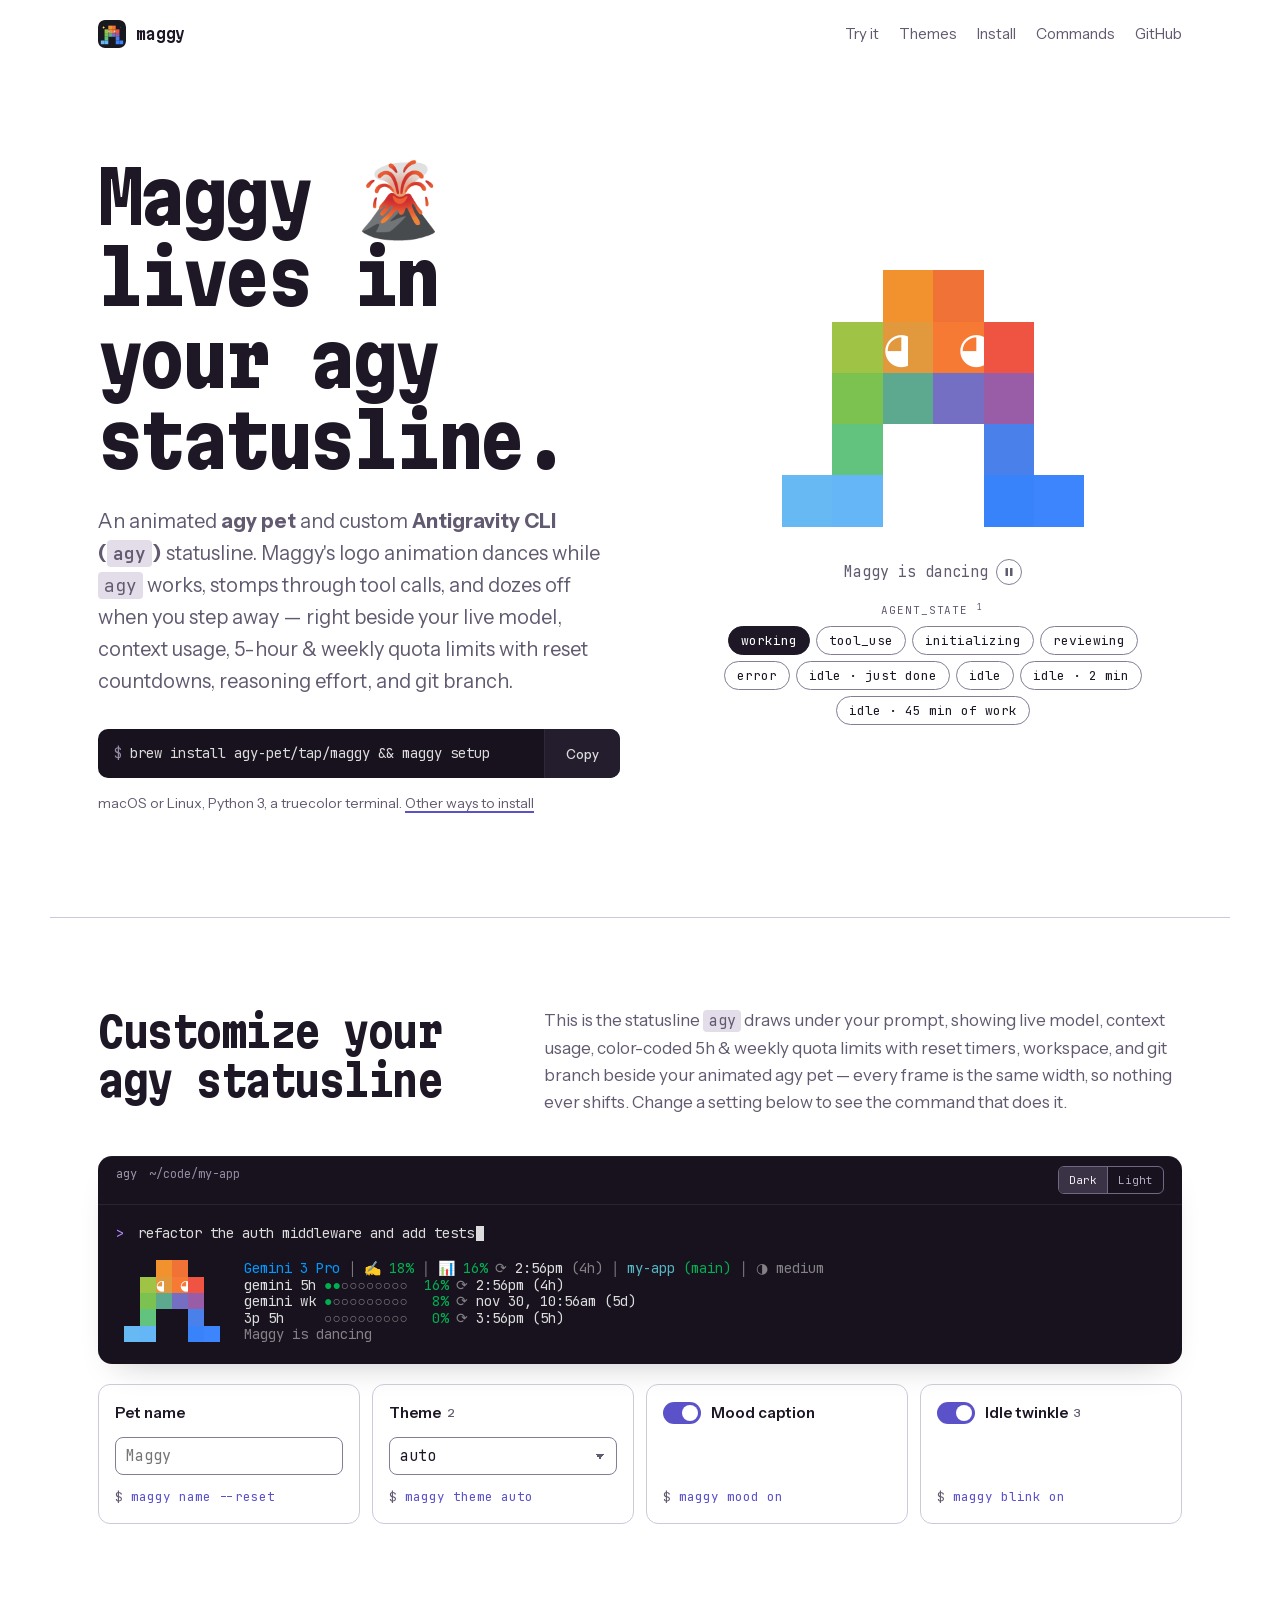
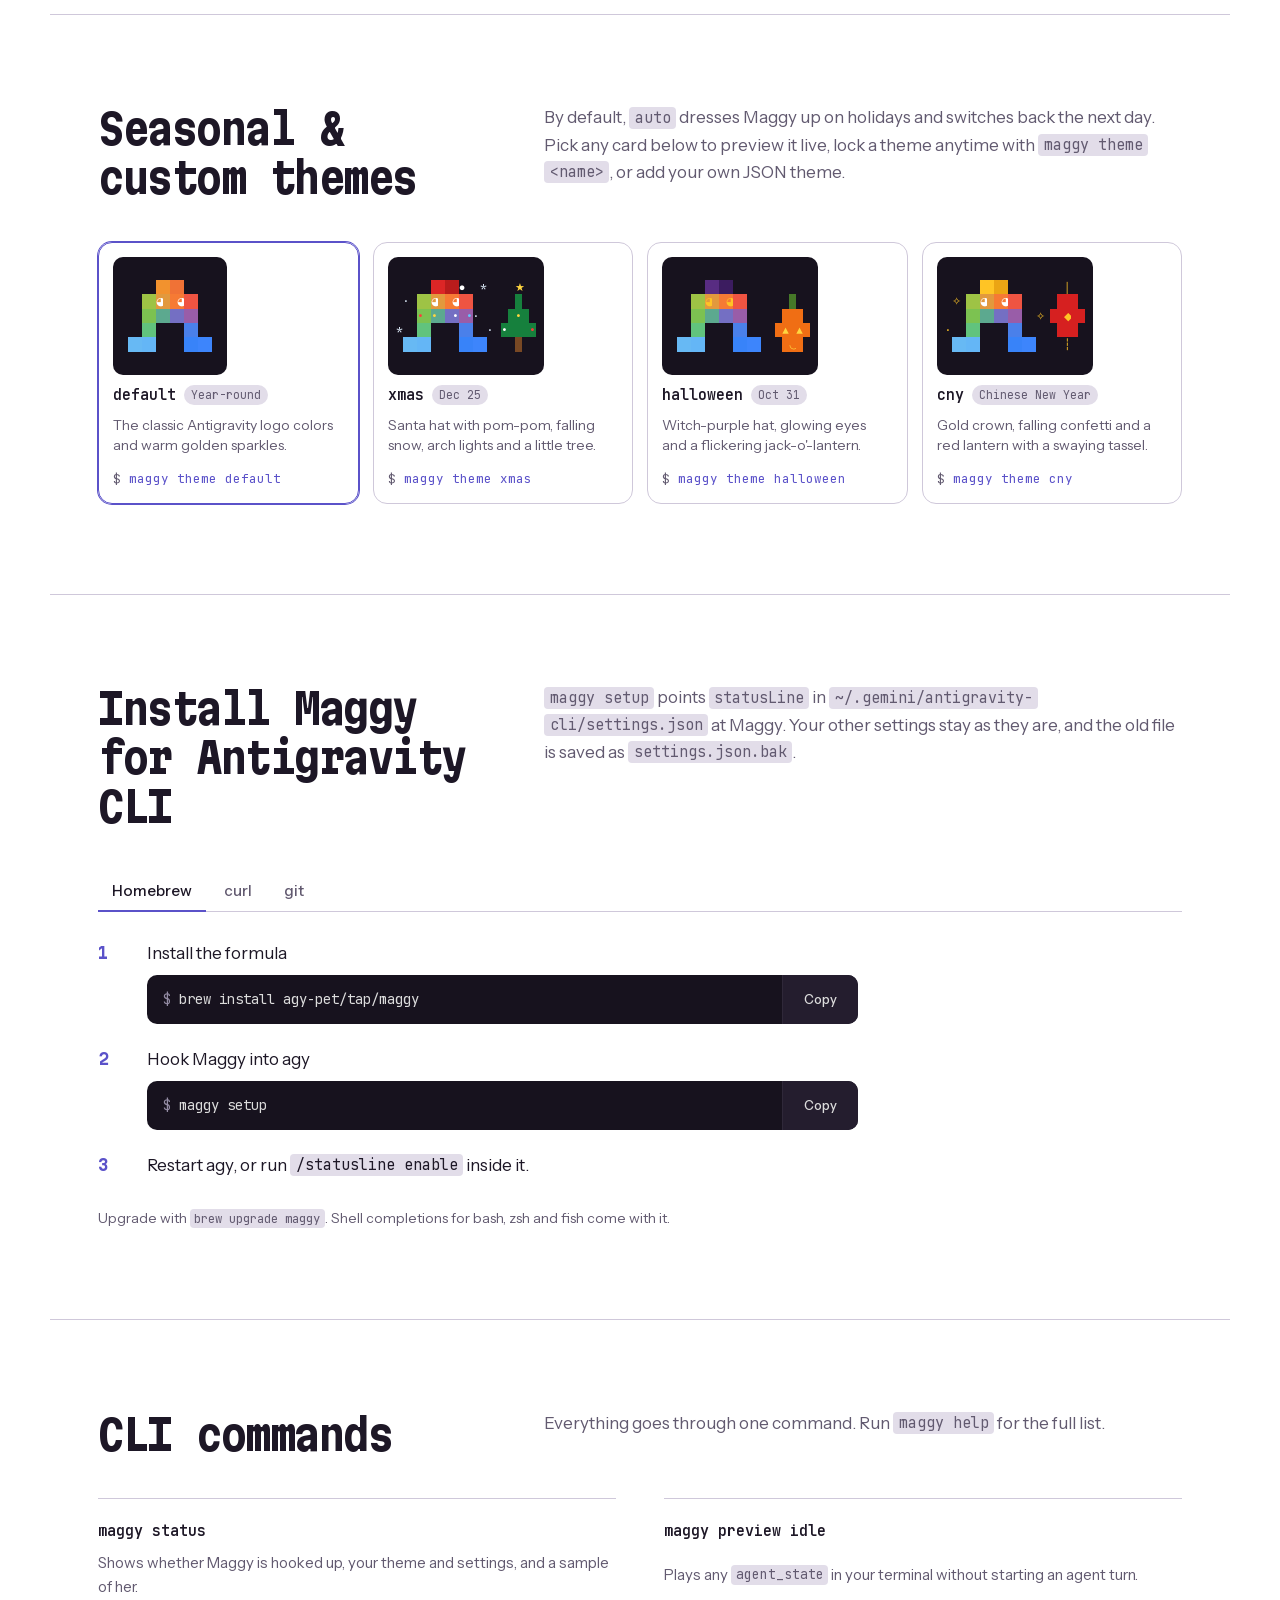
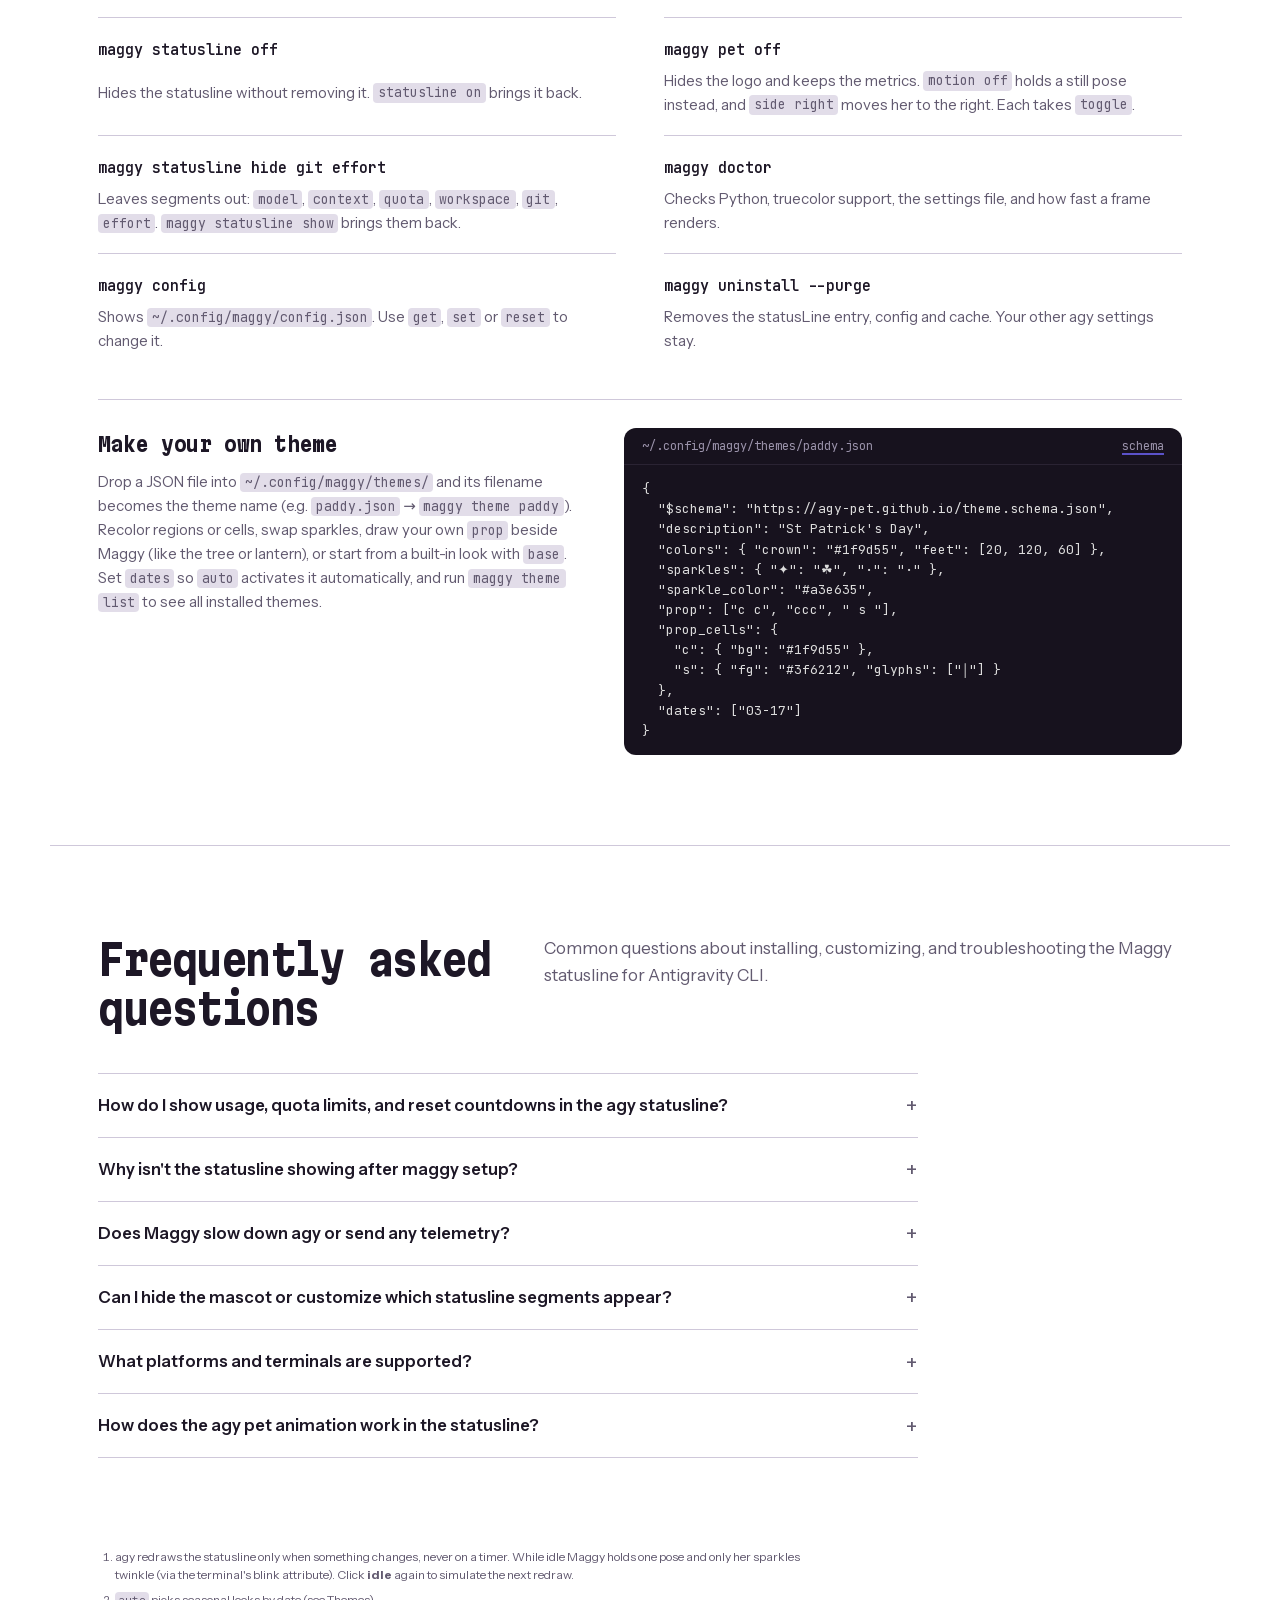
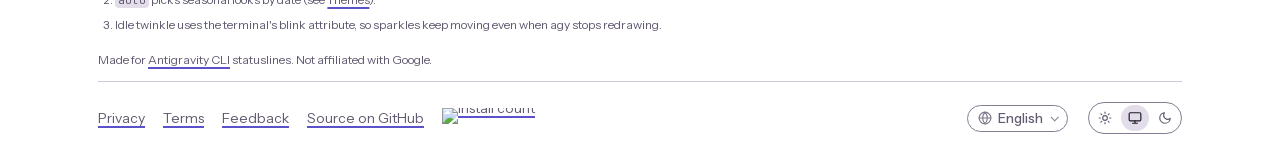
==== docs/index.html @ 12e1b135 "chore(release): v0.8.5" ====
<!doctype html>
<html lang="en">
<head>
  <meta charset="utf-8">
  <meta name="viewport" content="width=device-width, initial-scale=1">
  <title>Maggy — agy Pet, Animation &amp; Statusline (Usage, Limits &amp; Reset)</title>
  <meta name="description" content="Animated agy pet &amp; custom Antigravity CLI statusline showing context usage, 5h &amp; weekly quota limits, reset countdowns, live model, effort, and git branch.">
  <meta name="robots" content="index, follow">
  <meta name="color-scheme" content="light dark">
  <meta name="theme-color" content="#ffffff" media="(prefers-color-scheme: light)">
  <meta name="theme-color" content="#141019" media="(prefers-color-scheme: dark)">
  <link rel="canonical" href="https://agy-pet.github.io/">
  <link rel="alternate" hreflang="x-default" href="https://agy-pet.github.io/">
  <link rel="alternate" hreflang="en" href="https://agy-pet.github.io/">
  <link rel="alternate" hreflang="zh-CN" href="https://agy-pet.github.io/zh-cn/">
  <link rel="alternate" hreflang="zh-TW" href="https://agy-pet.github.io/zh-tw/">
  <link rel="alternate" hreflang="ja" href="https://agy-pet.github.io/ja/">
  <link rel="alternate" hreflang="ko" href="https://agy-pet.github.io/ko/">
  <link rel="alternate" hreflang="es" href="https://agy-pet.github.io/es/">
  <link rel="alternate" hreflang="fr" href="https://agy-pet.github.io/fr/">
  <link rel="alternate" hreflang="de" href="https://agy-pet.github.io/de/">
  <link rel="alternate" hreflang="pt" href="https://agy-pet.github.io/pt/">
  <link rel="alternate" type="text/markdown" title="Maggy docs (Markdown)" href="https://agy-pet.github.io/index.md">
  <link rel="alternate" type="text/plain" title="llms.txt" href="https://agy-pet.github.io/llms.txt">
  <meta property="og:type" content="website">
  <meta property="og:site_name" content="Maggy">
  <meta property="og:locale" content="en_US">
  <meta property="og:locale:alternate" content="zh_CN">
  <meta property="og:locale:alternate" content="zh_TW">
  <meta property="og:locale:alternate" content="ja_JP">
  <meta property="og:locale:alternate" content="ko_KR">
  <meta property="og:locale:alternate" content="es_ES">
  <meta property="og:locale:alternate" content="fr_FR">
  <meta property="og:locale:alternate" content="de_DE">
  <meta property="og:locale:alternate" content="pt_BR">
  <meta property="og:url" content="https://agy-pet.github.io/">
  <meta property="og:title" content="Maggy — agy Pet, Animation &amp; Statusline (Usage, Limits &amp; Reset)">
  <meta property="og:description" content="Animated agy pet &amp; custom Antigravity CLI statusline — dancing logo animation beside context usage, 5h &amp; weekly quota limits, reset countdowns, and git branch.">
  <meta property="og:image" content="https://agy-pet.github.io/social-preview.png">
  <meta property="og:image:type" content="image/png">
  <meta property="og:image:width" content="1280">
  <meta property="og:image:height" content="640">
  <meta property="og:image:alt" content="Maggy, an animated agy pet and Antigravity CLI statusline showing usage, quota limits, and reset countdowns">
  <meta name="twitter:card" content="summary_large_image">
  <meta name="twitter:title" content="Maggy — agy Pet, Animation &amp; Statusline (Usage, Limits &amp; Reset)">
  <meta name="twitter:description" content="Animated agy pet &amp; custom Antigravity CLI statusline showing context usage, 5h &amp; weekly quota limits, reset countdowns, live model, effort, and git branch.">
  <meta name="twitter:image" content="https://agy-pet.github.io/social-preview.png">
  <meta name="twitter:image:alt" content="Maggy, an animated agy pet and Antigravity CLI statusline showing usage, quota limits, and reset countdowns">
  <link rel="icon" href="favicon.ico" sizes="48x48">
  <link rel="icon" type="image/svg+xml" href="favicon.svg">
  <link rel="apple-touch-icon" sizes="512x512" href="apple-touch-icon.png">
  <script type="application/ld+json">
  {
    "@context": "https://schema.org",
    "@graph": [
      {
        "@type": "WebSite",
        "name": "Maggy",
        "url": "https://agy-pet.github.io/",
        "inLanguage": "en"
      },
      {
        "@type": "SoftwareApplication",
        "name": "Maggy",
        "alternateName": [
          "maggy",
          "agy-pet",
          "agy statusline"
        ],
        "description": "Animated agy pet and custom statusline for Antigravity CLI (agy), pairing a dancing Antigravity logo animation with live model, context window usage %, 5-hour and weekly quota limits, reset countdowns, workspace, git branch, and reasoning effort.",
        "url": "https://agy-pet.github.io/",
        "inLanguage": "en",
        "image": "https://agy-pet.github.io/social-preview.png",
        "screenshot": "https://agy-pet.github.io/social-preview.png",
        "applicationCategory": "DeveloperApplication",
        "operatingSystem": "macOS, Linux",
        "softwareVersion": "0.8.5",
        "author": {
          "@type": "Organization",
          "name": "agy-pet",
          "url": "https://github.com/agy-pet"
        },
        "codeRepository": "https://github.com/agy-pet/maggy",
        "downloadUrl": "https://github.com/agy-pet/maggy/releases",
        "installUrl": "https://agy-pet.github.io/#install",
        "softwareHelp": "https://agy-pet.github.io/llms-full.txt",
        "softwareRequirements": "Antigravity CLI (agy), Python 3, truecolor terminal",
        "isAccessibleForFree": true,
        "license": "https://opensource.org/licenses/MIT",
        "keywords": "Antigravity CLI, agy, agy statusline, agy pet, agy animation, terminal pet, CLI mascot, quota usage, rate limit, quota limit, reset countdown, reset timer, context window, Homebrew",
        "featureList": [
          "Live agy statusline showing context window usage %, 5-hour and weekly quota limits, and reset countdowns",
          "State-aware agy pet animations for working, tool_use, initializing, reviewing, idle, sleep, stretch, and error",
          "Color-coded quota usage bars with cached reset timers across statusline refreshes",
          "Seasonal auto themes (Christmas, Halloween, Chinese New Year) and custom JSON themes",
          "Zero telemetry, Python 3 standard library only, macOS and Linux support"
        ],
        "offers": {
          "@type": "Offer",
          "price": "0",
          "priceCurrency": "USD"
        }
      },
      {
        "@type": "FAQPage",
        "inLanguage": "en",
        "mainEntity": [
          {
            "@type": "Question",
            "name": "How do I show usage, quota limits, and reset countdowns in the agy statusline?",
            "acceptedAnswer": {
              "@type": "Answer",
              "text": "Install Maggy with brew install agy-pet/tap/maggy && maggy setup and restart agy or run /statusline enable. Maggy hooks into statusLine in ~/.gemini/antigravity-cli/settings.json and displays your live model, context window usage %, color-coded 5-hour and weekly quota limit bars with reset times and countdowns (cached across refreshes), workspace, git branch, and reasoning effort."
            }
          },
          {
            "@type": "Question",
            "name": "Why isn't the statusline showing after maggy setup?",
            "acceptedAnswer": {
              "@type": "Answer",
              "text": "Restart agy or run /statusline enable inside an active session. If it still doesn't appear, run maggy doctor to verify Python 3, truecolor terminal support, and the statusLine entry in ~/.gemini/antigravity-cli/settings.json."
            }
          },
          {
            "@type": "Question",
            "name": "Does Maggy slow down agy or send any telemetry?",
            "acceptedAnswer": {
              "@type": "Answer",
              "text": "No. The maggy CLI runs 100% locally using only the Python 3 standard library and sends zero telemetry. agy only invokes it when state changes (never on a background timer), and you can check render speed anytime with maggy doctor."
            }
          },
          {
            "@type": "Question",
            "name": "Can I hide the mascot or customize which statusline segments appear?",
            "acceptedAnswer": {
              "@type": "Answer",
              "text": "Yes. Run maggy pet off to keep only the metrics, maggy motion off for a still pose, or maggy side right to move Maggy to the right. Hide individual segments with maggy statusline hide (model, context, quota, workspace, git, effort) and restore them with maggy statusline show."
            }
          },
          {
            "@type": "Question",
            "name": "What platforms and terminals are supported?",
            "acceptedAnswer": {
              "@type": "Answer",
              "text": "Maggy works on macOS and Linux (including WSL) in any truecolor (24-bit) terminal such as Ghostty, Kitty, iTerm2, WezTerm, Alacritty, Warp, or VS Code's integrated terminal, and requires Python 3."
            }
          },
          {
            "@type": "Question",
            "name": "How does the agy pet animation work in the statusline?",
            "acceptedAnswer": {
              "@type": "Answer",
              "text": "Maggy renders the Antigravity logo with expressive eyes directly in your terminal and steps through state-aware animations driven by agent_state — dancing while working, stomping during tool_use, leaning while reviewing, twinkling while idle, and dozing after 2 minutes. Preview any animation anytime with maggy preview working, or freeze it with maggy motion off."
            }
          }
        ]
      }
    ]
  }
  </script>
  <link rel="preload" href="fonts/instrument-sans-latin.woff2" as="font" type="font/woff2" crossorigin>
  <link rel="preload" href="fonts/martian-mono-latin.woff2" as="font" type="font/woff2" crossorigin>
  <link rel="stylesheet" href="fonts/fonts.css">
  <link rel="stylesheet" href="style.css">
  <script>!function(){try{var v=localStorage.getItem('maggy.appearance');if(v==='light'||v==='dark')document.documentElement.dataset.theme=v}catch(e){}}();</script>
  <script>
    window.dataLayer = window.dataLayer || [];
    function gtag(){dataLayer.push(arguments);}
    (function(){
      var EEA_UK_CH = [
        'AT','BE','BG','CH','CY','CZ','DE','DK','EE','ES','FI','FR',
        'GB','GR','HR','HU','IE','IS','IT','LI','LT','LU','LV','MT',
        'NL','NO','PL','PT','RO','SE','SI','SK'
      ];
      var gpc = Boolean(navigator.globalPrivacyControl);
      gtag('consent', 'default', {
        analytics_storage: 'denied',
        ad_storage: 'denied',
        ad_user_data: 'denied',
        ad_personalization: 'denied',
        region: EEA_UK_CH,
        wait_for_update: 500
      });
      gtag('consent', 'default', {
        analytics_storage: gpc ? 'denied' : 'granted',
        ad_storage: 'denied',
        ad_user_data: 'denied',
        ad_personalization: 'denied'
      });
      try {
        var saved = localStorage.getItem('maggy.consent');
        if (saved === 'granted' || saved === 'denied') {
          gtag('consent', 'update', { analytics_storage: saved });
        }
      } catch (e) {}
    })();
    gtag('js', new Date());
  </script>
  <script async src="https://www.googletagmanager.com/gtm.js?id=GTM-N3ZC3P7X"></script>
</head>
<body data-locale="" data-copy-idle="Copy" data-copy-copied="Copied" data-copy-fallback="Select and copy">
  <a class="skip" href="#main" data-i18n="a11y.skip">Skip to content</a>

  <header class="top">
    <a class="wordmark" href="./" aria-label="Maggy home" data-i18n-attr="aria-label:a11y.home"><img class="wordmark-logo" src="favicon.svg" alt="" width="28" height="28"><span>maggy</span></a>
    <div class="top-right">
      <nav aria-label="Primary" data-i18n-attr="aria-label:a11y.nav">
        <a href="#try" data-i18n="nav.try">Try it</a>
        <a href="#themes" data-i18n="nav.themes">Themes</a>
        <a href="#install" data-i18n="nav.install">Install</a>
        <a href="#commands" data-i18n="nav.commands">Commands</a>
        <a href="https://github.com/agy-pet/maggy" data-i18n="nav.github">GitHub</a>
      </nav>
    </div>
  </header>

  <main id="main" tabindex="-1">
    <section class="hero" aria-labelledby="hero-title">
      <div class="hero-copy">
        <h1 id="hero-title" data-i18n-html="hero.title">Maggy&nbsp;<span aria-hidden="true">🌋</span> lives in your agy statusline.</h1>
        <p class="lede" data-i18n-html="hero.lede">An animated <strong>agy pet</strong> and custom <strong>Antigravity CLI (<code>agy</code>)</strong> statusline. Maggy's logo animation dances while <code>agy</code> works, stomps through tool calls, and dozes off when you step away — right beside your live model, context usage, 5-hour &amp; weekly quota limits with reset countdowns, reasoning effort, and git branch.</p>
        <div class="cmd-box">
          <code id="hero-cmd">brew install agy-pet/tap/maggy &amp;&amp; maggy setup</code>
          <button type="button" class="copy" data-copy="hero-cmd" aria-describedby="hero-cmd" data-i18n="copy.idle">Copy</button>
        </div>
        <p class="hint" data-i18n-html="hero.hint">macOS or Linux, Python 3, a truecolor terminal. <a href="#install">Other ways to install</a></p>
      </div>

      <div class="stage">
        <figure class="sprite-figure">
          <div id="maggy" class="sprite" role="img" aria-label="Maggy, the Antigravity logo with eyes, dancing" data-i18n-attr="aria-label:hero.spriteAria"></div>
          <figcaption class="mood-bar">
            <span id="mood" aria-live="polite">Maggy is dancing</span>
            <button type="button" id="motion-toggle" class="motion-toggle" aria-pressed="false" aria-label="Pause animation" title="Pause animation" data-label-pause="Pause animation" data-label-play="Play animation" data-i18n-attr="aria-label:a11y.pause,title:a11y.pause,data-label-pause:a11y.pause,data-label-play:a11y.play">
              <svg class="icon-pause" width="12" height="12" viewBox="0 0 24 24" fill="currentColor" aria-hidden="true"><rect x="5" y="4" width="5" height="16" rx="1"/><rect x="14" y="4" width="5" height="16" rx="1"/></svg>
              <svg class="icon-play" width="12" height="12" viewBox="0 0 24 24" fill="currentColor" aria-hidden="true"><path d="M6 4.5v15l13-7.5z"/></svg>
            </button>
          </figcaption>
        </figure>
        <div class="states" role="group" aria-label="agent_state">
          <span class="states-label">agent_state<sup class="fn-ref"><a href="#fn-1" id="fnref-1"><span class="sr-only" data-i18n="a11y.footnote">Footnote</span> 1</a></sup></span>
          <button type="button" data-mood="working" aria-pressed="true">working</button>
          <button type="button" data-mood="tool_use" aria-pressed="false">tool_use</button>
          <button type="button" data-mood="initializing" aria-pressed="false">initializing</button>
          <button type="button" data-mood="reviewing" aria-pressed="false">reviewing</button>
          <button type="button" data-mood="error" aria-pressed="false">error</button>
          <button type="button" data-mood="done" aria-pressed="false" data-i18n="states.done">idle · just done</button>
          <button type="button" data-mood="idle" aria-pressed="false">idle</button>
          <button type="button" data-mood="sleep" aria-pressed="false" data-i18n="states.sleep">idle · 2 min</button>
          <button type="button" data-mood="stretch" aria-pressed="false" data-i18n="states.stretch">idle · 45 min of work</button>
        </div>
      </div>
    </section>

    <section id="try" class="try" aria-labelledby="try-title">
      <div class="section-head">
        <h2 id="try-title" data-i18n="try.title">Customize your agy statusline</h2>
        <p data-i18n-html="try.desc">This is the statusline <code>agy</code> draws under your prompt, showing live model, context usage, color-coded 5h &amp; weekly quota limits with reset timers, workspace, and git branch beside your animated agy pet — every frame is the same width, so nothing ever shifts. Change a setting below to see the command that does it.</p>
      </div>

      <div class="terminal" role="region" aria-label="Preview of the agy statusline with Maggy" data-i18n-attr="aria-label:try.terminalAria">
        <div class="term-bar"><span>agy</span><span class="dim-text">~/code/my-app</span>
          <span class="term-bg" role="group" aria-label="Terminal background" data-i18n-attr="aria-label:try.termBgAria">
            <button type="button" data-term-bg="dark" aria-pressed="true" data-i18n="try.termDark">Dark</button>
            <button type="button" data-term-bg="light" aria-pressed="false" data-i18n="try.termLight">Light</button>
          </span>
        </div>
        <div class="term-prompt"><span class="caret" aria-hidden="true">&gt;</span> refactor the auth middleware and add tests<span class="cursor" aria-hidden="true"></span></div>
        <div id="term-body" class="term-body" aria-hidden="true"></div>
        <p id="term-sr" class="sr-only"></p>
      </div>

      <div class="controls">
        <div class="control">
          <label for="pet-name" data-i18n="try.petName">Pet name</label>
          <input id="pet-name" type="text" maxlength="16" placeholder="Maggy" autocomplete="off" spellcheck="false" aria-describedby="cmd-name">
          <code id="cmd-name">maggy name --reset</code>
        </div>
        <div class="control">
          <div class="control-label">
            <label for="opt-theme" data-i18n="try.theme">Theme</label><sup class="fn-ref"><a href="#fn-2" id="fnref-2"><span class="sr-only" data-i18n="a11y.footnote">Footnote</span> 2</a></sup>
          </div>
          <select id="opt-theme" name="theme" aria-describedby="cmd-theme">
            <option value="auto" selected>auto</option>
            <option value="default">default</option>
            <option value="xmas">xmas</option>
            <option value="halloween">halloween</option>
            <option value="cny">cny</option>
          </select>
          <code id="cmd-theme">maggy theme auto</code>
        </div>
        <div class="control">
          <label class="switch"><input id="opt-mood" type="checkbox" checked aria-describedby="cmd-mood"><span data-i18n="try.moodCaption">Mood caption</span></label>
          <code id="cmd-mood">maggy mood on</code>
        </div>
        <div class="control">
          <div class="control-label">
            <label class="switch"><input id="opt-blink" type="checkbox" checked aria-describedby="cmd-blink"><span data-i18n="try.idleTwinkle">Idle twinkle</span></label><sup class="fn-ref"><a href="#fn-3" id="fnref-3"><span class="sr-only" data-i18n="a11y.footnote">Footnote</span> 3</a></sup>
          </div>
          <code id="cmd-blink">maggy blink on</code>
        </div>
      </div>
    </section>

    <section id="themes" class="themes" aria-labelledby="themes-title">
      <div class="section-head">
        <h2 id="themes-title" data-i18n="themes.title">Seasonal &amp; custom themes</h2>
        <p data-i18n-html="themes.desc">By default, <code>auto</code> dresses Maggy up on holidays and switches back the next day. Pick any card below to preview it live, lock a theme anytime with <code>maggy theme &lt;name&gt;</code>, or add your own JSON theme.</p>
      </div>

      <div class="theme-grid" role="group" aria-label="Built-in themes" data-i18n-attr="aria-label:themes.gridAria">
        <button type="button" class="theme-card" data-theme-card="default" aria-pressed="false">
          <div class="theme-preview"><div class="theme-sprite" data-theme-sprite="default" aria-hidden="true"></div></div>
          <div class="theme-meta">
            <span class="theme-name">default</span>
            <span class="theme-date" data-i18n="themes.default.date">Year-round</span>
          </div>
          <p class="theme-desc" data-i18n="themes.default.desc">The classic Antigravity logo colors and warm golden sparkles.</p>
          <code class="theme-cmd">maggy theme default</code>
        </button>

        <button type="button" class="theme-card" data-theme-card="xmas" aria-pressed="false">
          <div class="theme-preview"><div class="theme-sprite" data-theme-sprite="xmas" aria-hidden="true"></div></div>
          <div class="theme-meta">
            <span class="theme-name">xmas</span>
            <span class="theme-date" data-i18n="themes.xmas.date">Dec 25</span>
          </div>
          <p class="theme-desc" data-i18n="themes.xmas.desc">Santa hat with pom-pom, falling snow, arch lights and a little tree.</p>
          <code class="theme-cmd">maggy theme xmas</code>
        </button>

        <button type="button" class="theme-card" data-theme-card="halloween" aria-pressed="false">
          <div class="theme-preview"><div class="theme-sprite" data-theme-sprite="halloween" aria-hidden="true"></div></div>
          <div class="theme-meta">
            <span class="theme-name">halloween</span>
            <span class="theme-date" data-i18n="themes.halloween.date">Oct 31</span>
          </div>
          <p class="theme-desc" data-i18n="themes.halloween.desc">Witch-purple hat, glowing eyes and a flickering jack-o'-lantern.</p>
          <code class="theme-cmd">maggy theme halloween</code>
        </button>

        <button type="button" class="theme-card" data-theme-card="cny" aria-pressed="false">
          <div class="theme-preview"><div class="theme-sprite" data-theme-sprite="cny" aria-hidden="true"></div></div>
          <div class="theme-meta">
            <span class="theme-name">cny</span>
            <span class="theme-date" data-i18n="themes.cny.date">Chinese New Year</span>
          </div>
          <p class="theme-desc" data-i18n="themes.cny.desc">Gold crown, falling confetti and a red lantern with a swaying tassel.</p>
          <code class="theme-cmd">maggy theme cny</code>
        </button>
      </div>

    </section>

    <section id="install" class="install" aria-labelledby="install-title">
      <div class="section-head">
        <h2 id="install-title" data-i18n="install.title">Install Maggy for Antigravity CLI</h2>
        <p data-i18n-html="install.desc"><code>maggy setup</code> points <code>statusLine</code> in <code>~/.gemini/antigravity-cli/settings.json</code> at Maggy. Your other settings stay as they are, and the old file is saved as <code>settings.json.bak</code>.</p>
      </div>

      <div class="tabs" role="tablist" aria-label="Install method" data-i18n-attr="aria-label:install.tabsAria">
        <button type="button" role="tab" id="tab-brew" aria-controls="pane-brew" aria-selected="true">Homebrew</button>
        <button type="button" role="tab" id="tab-curl" aria-controls="pane-curl" aria-selected="false" tabindex="-1">curl</button>
        <button type="button" role="tab" id="tab-git" aria-controls="pane-git" aria-selected="false" tabindex="-1">git</button>
      </div>

      <div id="pane-brew" class="pane" role="tabpanel" aria-labelledby="tab-brew">
        <ol class="steps">
          <li><span data-i18n="install.brew.step1">Install the formula</span><div class="cmd-box"><code id="c1">brew install agy-pet/tap/maggy</code><button type="button" class="copy" data-copy="c1" aria-describedby="c1" data-i18n="copy.idle">Copy</button></div></li>
          <li><span data-i18n="install.brew.step2">Hook Maggy into agy</span><div class="cmd-box"><code id="c2">maggy setup</code><button type="button" class="copy" data-copy="c2" aria-describedby="c2" data-i18n="copy.idle">Copy</button></div></li>
          <li><span data-i18n-html="install.restart">Restart agy, or run <code>/statusline enable</code> inside it.</span></li>
        </ol>
        <p class="note" data-i18n-html="install.brew.note">Upgrade with <code>brew upgrade maggy</code>. Shell completions for bash, zsh and fish come with it.</p>
      </div>

      <div id="pane-curl" class="pane" role="tabpanel" aria-labelledby="tab-curl" hidden>
        <ol class="steps">
          <li><span data-i18n-html="install.curl.step1">Run the installer. It clones to <code>~/.maggy</code>, links <code>maggy</code> into <code>~/.local/bin</code> and runs <code>maggy setup</code>.</span><div class="cmd-box"><code id="c3">curl -fsSL https://agy-pet.github.io/install.sh | bash</code><button type="button" class="copy" data-copy="c3" aria-describedby="c3" data-i18n="copy.idle">Copy</button></div></li>
          <li><span data-i18n-html="install.restart">Restart agy, or run <code>/statusline enable</code> inside it.</span></li>
        </ol>
        <p class="note" data-i18n-html="install.curl.note">Pass setup options with <code>| bash -s -- --theme xmas --no-mood</code>. Update later with <code>maggy update</code>.</p>
      </div>

      <div id="pane-git" class="pane" role="tabpanel" aria-labelledby="tab-git" hidden>
        <ol class="steps">
          <li><span data-i18n="install.git.step1">Clone the repo</span><div class="cmd-box"><code id="c4">git clone https://github.com/agy-pet/maggy.git ~/.maggy</code><button type="button" class="copy" data-copy="c4" aria-describedby="c4" data-i18n="copy.idle">Copy</button></div></li>
          <li><span data-i18n="install.git.step2">Hook Maggy into agy</span><div class="cmd-box"><code id="c5">~/.maggy/bin/maggy setup</code><button type="button" class="copy" data-copy="c5" aria-describedby="c5" data-i18n="copy.idle">Copy</button></div></li>
          <li><span data-i18n-html="install.restart">Restart agy, or run <code>/statusline enable</code> inside it.</span></li>
        </ol>
      </div>
    </section>

    <section id="commands" class="commands" aria-labelledby="commands-title">
      <div class="section-head">
        <h2 id="commands-title" data-i18n="commands.title">CLI commands</h2>
        <p data-i18n-html="commands.desc">Everything goes through one command. Run <code>maggy help</code> for the full list.</p>
      </div>
      <dl class="cmd-list">
        <div><dt><code>maggy status</code></dt><dd data-i18n="commands.status">Shows whether Maggy is hooked up, your theme and settings, and a sample of her.</dd></div>
        <div><dt><code>maggy preview idle</code></dt><dd data-i18n-html="commands.preview">Plays any <code>agent_state</code> in your terminal without starting an agent turn.</dd></div>
        <div><dt><code>maggy statusline off</code></dt><dd data-i18n-html="commands.disable">Hides the statusline without removing it. <code>statusline on</code> brings it back.</dd></div>
        <div><dt><code>maggy pet off</code></dt><dd data-i18n-html="commands.pet">Hides the logo and keeps the metrics. <code>motion off</code> holds a still pose instead, and <code>side right</code> moves her to the right. Each takes <code>toggle</code>.</dd></div>
        <div><dt><code>maggy statusline hide git effort</code></dt><dd data-i18n-html="commands.hide">Leaves segments out: <code>model</code>, <code>context</code>, <code>quota</code>, <code>workspace</code>, <code>git</code>, <code>effort</code>. <code>maggy statusline show</code> brings them back.</dd></div>
        <div><dt><code>maggy doctor</code></dt><dd data-i18n="commands.doctor">Checks Python, truecolor support, the settings file, and how fast a frame renders.</dd></div>
        <div><dt><code>maggy config</code></dt><dd data-i18n-html="commands.config">Shows <code>~/.config/maggy/config.json</code>. Use <code>get</code>, <code>set</code> or <code>reset</code> to change it.</dd></div>
        <div><dt><code>maggy uninstall --purge</code></dt><dd data-i18n="commands.uninstall">Removes the statusLine entry, config and cache. Your other agy settings stay.</dd></div>
      </dl>

      <div class="theme-custom">
        <div class="theme-custom-copy">
          <h3 data-i18n="themes.custom.title">Make your own theme</h3>
          <p data-i18n-html="themes.custom.desc">Drop a JSON file into <code>~/.config/maggy/themes/</code> and its filename becomes the theme name (e.g. <code>paddy.json</code> &rarr; <code>maggy theme paddy</code>). Recolor regions or cells, swap sparkles, draw your own <code>prop</code> beside Maggy (like the tree or lantern), or start from a built-in look with <code>base</code>. Set <code>dates</code> so <code>auto</code> activates it automatically, and run <code>maggy theme list</code> to see all installed themes.</p>
        </div>
        <div class="theme-json-wrap">
          <div class="term-bar"><span>~/.config/maggy/themes/paddy.json</span><a class="schema-link" href="https://agy-pet.github.io/theme.schema.json" title="JSON Schema for theme files">schema</a></div>
          <pre class="theme-json" tabindex="0"><code>{
  "$schema": "https://agy-pet.github.io/theme.schema.json",
  "description": "St Patrick's Day",
  "colors": { "crown": "#1f9d55", "feet": [20, 120, 60] },
  "sparkles": { "✦": "☘", "·": "·" },
  "sparkle_color": "#a3e635",
  "prop": ["c c", "ccc", " s "],
  "prop_cells": {
    "c": { "bg": "#1f9d55" },
    "s": { "fg": "#3f6212", "glyphs": ["│"] }
  },
  "dates": ["03-17"]
}</code></pre>
        </div>
      </div>
    </section>

    <section id="faq" class="faq" aria-labelledby="faq-title">
      <div class="section-head">
        <h2 id="faq-title" data-i18n="faq.title">Frequently asked questions</h2>
        <p data-i18n="faq.desc">Common questions about installing, customizing, and troubleshooting the Maggy statusline for Antigravity CLI.</p>
      </div>
      <div class="faq-list">
        <details>
          <summary data-i18n="faq.q1">How do I show usage, quota limits, and reset countdowns in the agy statusline?</summary>
          <p data-i18n-html="faq.a1">Install Maggy with <code>brew install agy-pet/tap/maggy &amp;&amp; maggy setup</code> and restart <code>agy</code> or run <code>/statusline enable</code>. Maggy hooks into <code>statusLine</code> in <code>~/.gemini/antigravity-cli/settings.json</code> and displays your live model, context window usage %, color-coded 5-hour and weekly quota limit bars with reset times and countdowns (cached across refreshes), workspace, git branch, and reasoning effort.</p>
        </details>
        <details>
          <summary data-i18n="faq.q2">Why isn't the statusline showing after maggy setup?</summary>
          <p data-i18n-html="faq.a2">Restart <code>agy</code> or run <code>/statusline enable</code> inside an active session. If it still doesn't appear, run <code>maggy doctor</code> to verify Python 3, truecolor terminal support, and the <code>statusLine</code> entry in <code>~/.gemini/antigravity-cli/settings.json</code>.</p>
        </details>
        <details>
          <summary data-i18n="faq.q3">Does Maggy slow down agy or send any telemetry?</summary>
          <p data-i18n-html="faq.a3">No. The <code>maggy</code> CLI runs 100% locally using only the Python 3 standard library and sends zero telemetry. <code>agy</code> only invokes it when state changes (never on a background timer), and you can check render speed anytime with <code>maggy doctor</code>.</p>
        </details>
        <details>
          <summary data-i18n="faq.q4">Can I hide the mascot or customize which statusline segments appear?</summary>
          <p data-i18n-html="faq.a4">Yes. Run <code>maggy pet off</code> to keep only the metrics, <code>maggy motion off</code> for a still pose, or <code>maggy side right</code> to move Maggy to the right. Hide individual segments with <code>maggy statusline hide</code> (<code>model</code>, <code>context</code>, <code>quota</code>, <code>workspace</code>, <code>git</code>, <code>effort</code>) and restore them with <code>maggy statusline show</code>.</p>
        </details>
        <details>
          <summary data-i18n="faq.q5">What platforms and terminals are supported?</summary>
          <p data-i18n="faq.a5">Maggy works on macOS and Linux (including WSL) in any truecolor (24-bit) terminal such as Ghostty, Kitty, iTerm2, WezTerm, Alacritty, Warp, or VS Code's integrated terminal, and requires Python 3.</p>
        </details>
        <details>
          <summary data-i18n="faq.q6">How does the agy pet animation work in the statusline?</summary>
          <p data-i18n-html="faq.a6">Maggy renders the Antigravity logo with expressive eyes directly in your terminal and steps through state-aware animations driven by <code>agent_state</code> — dancing while <code>working</code>, stomping during <code>tool_use</code>, leaning while <code>reviewing</code>, twinkling while <code>idle</code>, and dozing after 2 minutes. Preview any animation anytime with <code>maggy preview working</code>, or freeze it with <code>maggy motion off</code>.</p>
        </details>
      </div>
    </section>
  </main>

  <footer class="foot">
    <ol class="footnotes" aria-label="Footnotes" data-i18n-attr="aria-label:a11y.footnotes">
      <li id="fn-1" data-i18n-html="fn.states">agy redraws the statusline only when something changes, never on a timer. While idle Maggy holds one pose and only her sparkles twinkle (via the terminal's blink attribute). Click <b>idle</b> again to simulate the next redraw.</li>
      <li id="fn-2" data-i18n-html="fn.autoTheme"><code>auto</code> picks seasonal looks by date (see <a href="#themes">Themes</a>).</li>
      <li id="fn-3" data-i18n-html="fn.idleTwinkle">Idle twinkle uses the terminal's blink attribute, so sparkles keep moving even when agy stops redrawing.</li>
    </ol>
    <p class="foot-note" data-i18n-html="footer.madeFor">Made for <a href="https://antigravity.google/docs/cli/statusline">Antigravity CLI</a> statuslines. Not affiliated with Google.</p>
    <div class="foot-end">
      <p class="foot-links">
        <a href="privacy.html" data-i18n="footer.privacy">Privacy</a>
        <a href="terms.html" data-i18n="footer.terms">Terms</a>
        <button type="button" class="foot-btn" data-consent-open data-i18n="footer.cookies" hidden>Cookie settings</button>
        <a href="https://github.com/agy-pet/maggy/issues/new" data-i18n="footer.feedback">Feedback</a>
        <a href="https://github.com/agy-pet/maggy" data-i18n="footer.source">Source on GitHub</a>
        <a class="installs" href="https://github.com/agy-pet/maggy/releases"><img src="https://img.shields.io/github/downloads/agy-pet/maggy/total?label=installs&amp;color=orange" alt="Install count" height="20" loading="lazy" decoding="async"></a>
      </p>
      <details class="lang-picker">
        <summary>
          <svg class="lang-icon" width="14" height="14" viewBox="0 0 24 24" fill="none" stroke="currentColor" stroke-width="2" stroke-linecap="round" stroke-linejoin="round" aria-hidden="true"><circle cx="12" cy="12" r="10"/><path d="M2 12h20"/><path d="M12 2a15.3 15.3 0 0 1 4 10 15.3 15.3 0 0 1-4 10 15.3 15.3 0 0 1-4-10 15.3 15.3 0 0 1 4-10z"/></svg>
          <span class="sr-only" data-i18n="a11y.lang">Language</span><span class="sr-only">: </span><span class="lang-current">English</span>
        </summary>
        <ul class="lang-menu">
          <li><a href="./" hreflang="en" lang="en" aria-current="page">English</a></li>
          <li><a href="zh-cn/" hreflang="zh-CN" lang="zh-CN">简体中文</a></li>
          <li><a href="zh-tw/" hreflang="zh-TW" lang="zh-TW">繁體中文</a></li>
          <li><a href="ja/" hreflang="ja" lang="ja">日本語</a></li>
          <li><a href="ko/" hreflang="ko" lang="ko">한국어</a></li>
          <li><a href="es/" hreflang="es" lang="es">Español</a></li>
          <li><a href="fr/" hreflang="fr" lang="fr">Français</a></li>
          <li><a href="de/" hreflang="de" lang="de">Deutsch</a></li>
          <li><a href="pt/" hreflang="pt" lang="pt">Português</a></li>
        </ul>
      </details>
      <div class="appearance" role="group" aria-label="Appearance" data-i18n-attr="aria-label:a11y.appearance">
        <button type="button" data-appearance="light" aria-pressed="false" aria-label="Light" title="Light" data-i18n-attr="aria-label:appearance.light,title:appearance.light"><svg width="14" height="14" viewBox="0 0 24 24" fill="none" stroke="currentColor" stroke-width="2" stroke-linecap="round" stroke-linejoin="round" aria-hidden="true"><circle cx="12" cy="12" r="4"/><path d="M12 2v2M12 20v2M4.93 4.93l1.41 1.41M17.66 17.66l1.41 1.41M2 12h2M20 12h2M4.93 19.07l1.41-1.41M17.66 6.34l1.41-1.41"/></svg></button>
        <button type="button" data-appearance="system" aria-pressed="true" aria-label="System" title="System" data-i18n-attr="aria-label:appearance.system,title:appearance.system"><svg width="14" height="14" viewBox="0 0 24 24" fill="none" stroke="currentColor" stroke-width="2" stroke-linecap="round" stroke-linejoin="round" aria-hidden="true"><rect x="2" y="3" width="20" height="14" rx="2"/><path d="M8 21h8M12 17v4"/></svg></button>
        <button type="button" data-appearance="dark" aria-pressed="false" aria-label="Dark" title="Dark" data-i18n-attr="aria-label:appearance.dark,title:appearance.dark"><svg width="14" height="14" viewBox="0 0 24 24" fill="none" stroke="currentColor" stroke-width="2" stroke-linecap="round" stroke-linejoin="round" aria-hidden="true"><path d="M21 12.79A9 9 0 1 1 11.21 3 7 7 0 0 0 21 12.79z"/></svg></button>
      </div>
    </div>
  </footer>

  <div id="consent-banner" class="consent" role="dialog" aria-modal="false" aria-label="Analytics consent" aria-describedby="consent-desc" data-i18n-attr="aria-label:consent.label" hidden>
    <p id="consent-desc" class="consent-text">
      <span data-i18n="consent.text">This site uses Google Analytics cookies to understand overall traffic. The CLI sends zero telemetry.</span>
      <a href="privacy.html" data-i18n="consent.privacy">Privacy Policy</a>
    </p>
    <div class="consent-actions">
      <button type="button" class="consent-btn" data-consent="denied" data-i18n="consent.decline">Decline</button>
      <button type="button" class="consent-btn consent-accept" data-consent="granted" data-i18n="consent.accept">Accept</button>
    </div>
  </div>

  <span id="a11y-status" class="sr-only" role="status" aria-live="polite"></span>

  <script src="appearance.js" defer></script>
  <script src="consent.js" defer></script>
  <script src="maggy.js" defer></script>
</body>
</html>
---- docs/fonts/fonts.css ----
/* Self-hosted from Google Fonts (latin + latin-ext only), so visitors make no
   request to Google before consent. Fonts are under the SIL Open Font License;
   see OFL-*.txt beside this file. */
/* latin-ext */
@font-face {
  font-family: 'Instrument Sans';
  font-style: normal;
  font-weight: 400;
  font-stretch: 100%;
  font-display: swap;
  src: url(instrument-sans-latin-ext.woff2) format('woff2');
  unicode-range: U+0100-02BA, U+02BD-02C5, U+02C7-02CC, U+02CE-02D7, U+02DD-02FF, U+0304, U+0308, U+0329, U+1D00-1DBF, U+1E00-1E9F, U+1EF2-1EFF, U+2020, U+20A0-20AB, U+20AD-20C4, U+2113, U+2C60-2C7F, U+A720-A7FF;
}
/* latin */
@font-face {
  font-family: 'Instrument Sans';
  font-style: normal;
  font-weight: 400;
  font-stretch: 100%;
  font-display: swap;
  src: url(instrument-sans-latin.woff2) format('woff2');
  unicode-range: U+0000-00FF, U+0131, U+0152-0153, U+02BB-02BC, U+02C6, U+02DA, U+02DC, U+0304, U+0308, U+0329, U+2000-206F, U+20AC, U+2122, U+2191, U+2193, U+2212, U+2215, U+FEFF, U+FFFD;
}
/* latin-ext */
@font-face {
  font-family: 'Instrument Sans';
  font-style: normal;
  font-weight: 500;
  font-stretch: 100%;
  font-display: swap;
  src: url(instrument-sans-latin-ext.woff2) format('woff2');
  unicode-range: U+0100-02BA, U+02BD-02C5, U+02C7-02CC, U+02CE-02D7, U+02DD-02FF, U+0304, U+0308, U+0329, U+1D00-1DBF, U+1E00-1E9F, U+1EF2-1EFF, U+2020, U+20A0-20AB, U+20AD-20C4, U+2113, U+2C60-2C7F, U+A720-A7FF;
}
/* latin */
@font-face {
  font-family: 'Instrument Sans';
  font-style: normal;
  font-weight: 500;
  font-stretch: 100%;
  font-display: swap;
  src: url(instrument-sans-latin.woff2) format('woff2');
  unicode-range: U+0000-00FF, U+0131, U+0152-0153, U+02BB-02BC, U+02C6, U+02DA, U+02DC, U+0304, U+0308, U+0329, U+2000-206F, U+20AC, U+2122, U+2191, U+2193, U+2212, U+2215, U+FEFF, U+FFFD;
}
/* latin-ext */
@font-face {
  font-family: 'Instrument Sans';
  font-style: normal;
  font-weight: 600;
  font-stretch: 100%;
  font-display: swap;
  src: url(instrument-sans-latin-ext.woff2) format('woff2');
  unicode-range: U+0100-02BA, U+02BD-02C5, U+02C7-02CC, U+02CE-02D7, U+02DD-02FF, U+0304, U+0308, U+0329, U+1D00-1DBF, U+1E00-1E9F, U+1EF2-1EFF, U+2020, U+20A0-20AB, U+20AD-20C4, U+2113, U+2C60-2C7F, U+A720-A7FF;
}
/* latin */
@font-face {
  font-family: 'Instrument Sans';
  font-style: normal;
  font-weight: 600;
  font-stretch: 100%;
  font-display: swap;
  src: url(instrument-sans-latin.woff2) format('woff2');
  unicode-range: U+0000-00FF, U+0131, U+0152-0153, U+02BB-02BC, U+02C6, U+02DA, U+02DC, U+0304, U+0308, U+0329, U+2000-206F, U+20AC, U+2122, U+2191, U+2193, U+2212, U+2215, U+FEFF, U+FFFD;
}
/* latin-ext */
@font-face {
  font-family: 'Instrument Sans';
  font-style: normal;
  font-weight: 700;
  font-stretch: 100%;
  font-display: swap;
  src: url(instrument-sans-latin-ext.woff2) format('woff2');
  unicode-range: U+0100-02BA, U+02BD-02C5, U+02C7-02CC, U+02CE-02D7, U+02DD-02FF, U+0304, U+0308, U+0329, U+1D00-1DBF, U+1E00-1E9F, U+1EF2-1EFF, U+2020, U+20A0-20AB, U+20AD-20C4, U+2113, U+2C60-2C7F, U+A720-A7FF;
}
/* latin */
@font-face {
  font-family: 'Instrument Sans';
  font-style: normal;
  font-weight: 700;
  font-stretch: 100%;
  font-display: swap;
  src: url(instrument-sans-latin.woff2) format('woff2');
  unicode-range: U+0000-00FF, U+0131, U+0152-0153, U+02BB-02BC, U+02C6, U+02DA, U+02DC, U+0304, U+0308, U+0329, U+2000-206F, U+20AC, U+2122, U+2191, U+2193, U+2212, U+2215, U+FEFF, U+FFFD;
}
/* latin-ext */
@font-face {
  font-family: 'JetBrains Mono';
  font-style: normal;
  font-weight: 400;
  font-display: swap;
  src: url(jetbrains-mono-latin-ext.woff2) format('woff2');
  unicode-range: U+0100-02BA, U+02BD-02C5, U+02C7-02CC, U+02CE-02D7, U+02DD-02FF, U+0304, U+0308, U+0329, U+1D00-1DBF, U+1E00-1E9F, U+1EF2-1EFF, U+2020, U+20A0-20AB, U+20AD-20C4, U+2113, U+2C60-2C7F, U+A720-A7FF;
}
/* latin */
@font-face {
  font-family: 'JetBrains Mono';
  font-style: normal;
  font-weight: 400;
  font-display: swap;
  src: url(jetbrains-mono-latin.woff2) format('woff2');
  unicode-range: U+0000-00FF, U+0131, U+0152-0153, U+02BB-02BC, U+02C6, U+02DA, U+02DC, U+0304, U+0308, U+0329, U+2000-206F, U+20AC, U+2122, U+2191, U+2193, U+2212, U+2215, U+FEFF, U+FFFD;
}
/* latin-ext */
@font-face {
  font-family: 'JetBrains Mono';
  font-style: normal;
  font-weight: 600;
  font-display: swap;
  src: url(jetbrains-mono-latin-ext.woff2) format('woff2');
  unicode-range: U+0100-02BA, U+02BD-02C5, U+02C7-02CC, U+02CE-02D7, U+02DD-02FF, U+0304, U+0308, U+0329, U+1D00-1DBF, U+1E00-1E9F, U+1EF2-1EFF, U+2020, U+20A0-20AB, U+20AD-20C4, U+2113, U+2C60-2C7F, U+A720-A7FF;
}
/* latin */
@font-face {
  font-family: 'JetBrains Mono';
  font-style: normal;
  font-weight: 600;
  font-display: swap;
  src: url(jetbrains-mono-latin.woff2) format('woff2');
  unicode-range: U+0000-00FF, U+0131, U+0152-0153, U+02BB-02BC, U+02C6, U+02DA, U+02DC, U+0304, U+0308, U+0329, U+2000-206F, U+20AC, U+2122, U+2191, U+2193, U+2212, U+2215, U+FEFF, U+FFFD;
}
/* latin-ext */
@font-face {
  font-family: 'Martian Mono';
  font-style: normal;
  font-weight: 600 800;
  font-stretch: 75% 100%;
  font-display: swap;
  src: url(martian-mono-latin-ext.woff2) format('woff2');
  unicode-range: U+0100-02BA, U+02BD-02C5, U+02C7-02CC, U+02CE-02D7, U+02DD-02FF, U+0304, U+0308, U+0329, U+1D00-1DBF, U+1E00-1E9F, U+1EF2-1EFF, U+2020, U+20A0-20AB, U+20AD-20C4, U+2113, U+2C60-2C7F, U+A720-A7FF;
}
/* latin */
@font-face {
  font-family: 'Martian Mono';
  font-style: normal;
  font-weight: 600 800;
  font-stretch: 75% 100%;
  font-display: swap;
  src: url(martian-mono-latin.woff2) format('woff2');
  unicode-range: U+0000-00FF, U+0131, U+0152-0153, U+02BB-02BC, U+02C6, U+02DA, U+02DC, U+0304, U+0308, U+0329, U+2000-206F, U+20AC, U+2122, U+2191, U+2193, U+2212, U+2215, U+FEFF, U+FFFD;
}
---- docs/style.css ----
/* Lavender-ash page, obsidian terminal, and an accent taken from Maggy's
   violet body cell (logo "i", #746fc3), deepened for text contrast.
   Maggy's own colors come from the agy banner (see maggy.js). */
:root {
  --ash: #ffffff;
  --pumice: #e2dde9;
  --ink: #1d1726;
  --muted: #625a70;
  --accent: #5b52c9;
  --on-accent: #ffffff;
  --obsidian: #17121e;
  --obsidian-2: #241d2e;
  --term-text: #dcdcdc;
  --t-blue: rgb(0, 153, 255);
  --t-green: rgb(0, 175, 80);
  --t-cyan: rgb(86, 182, 194);
  --line: #cfc8da;
  --control-border: #857d94;

  --display: "Martian Mono", ui-monospace, monospace;
  --body: "Instrument Sans", system-ui, -apple-system, "Segoe UI", sans-serif;
  --mono: "JetBrains Mono", ui-monospace, SFMono-Regular, Menlo, monospace;

  --gutter: clamp(16px, 4vw, 48px);
  --maxw: 1180px;
  color-scheme: light;
}

@media (prefers-color-scheme: dark) {
  :root:not([data-theme="light"]) {
    --ash: #141019;
    --pumice: #1f1927;
    --ink: #ece7f2;
    --muted: #a59db3;
    --accent: #a59cf5;
    --on-accent: #141019;
    --obsidian: #0c0910;
    --obsidian-2: #1b1522;
    --line: #2f2839;
    --control-border: #6d647d;
    color-scheme: dark;
  }
}
:root[data-theme="dark"] {
  --ash: #141019;
  --pumice: #1f1927;
  --ink: #ece7f2;
  --muted: #a59db3;
  --accent: #a59cf5;
  --on-accent: #141019;
  --obsidian: #0c0910;
  --obsidian-2: #1b1522;
  --line: #2f2839;
  --control-border: #6d647d;
  color-scheme: dark;
}

*, *::before, *::after { box-sizing: border-box; }

html { scroll-behavior: smooth; }
@media (prefers-reduced-motion: reduce) {
  html { scroll-behavior: auto; }
  *, *::before, *::after { transition-duration: 0.01ms !important; }
}

body {
  margin: 0;
  background: var(--ash);
  color: var(--ink);
  font: 400 17px/1.6 var(--body);
  -webkit-font-smoothing: antialiased;
  overflow-x: clip;
}

main:focus { outline: none; }

a { color: inherit; text-decoration-color: var(--accent); text-underline-offset: 3px; text-decoration-thickness: 1.5px; }
a:hover { color: var(--accent); }

:focus-visible { outline: 2px solid var(--accent); outline-offset: 3px; border-radius: 4px; }

code { font-family: var(--mono); font-size: 0.88em; }
p code, li code, dd code {
  background: var(--pumice);
  padding: 0.1em 0.35em;
  border-radius: 4px;
  -webkit-box-decoration-break: clone;
  box-decoration-break: clone;
}

.skip { position: absolute; left: -9999px; top: 8px; background: var(--ink); color: var(--ash); padding: 10px 14px; border-radius: 6px; text-decoration: none; font-weight: 600; z-index: 50; }
.skip:focus { left: 8px; outline: 2px solid var(--accent); outline-offset: 2px; }

.nowrap { white-space: nowrap; }

/* ---------------------------------------------------------------- top */
.top {
  max-width: var(--maxw);
  margin: 0 auto;
  padding: 20px var(--gutter);
  display: flex;
  align-items: center;
  justify-content: space-between;
  gap: 16px;
  flex-wrap: wrap;
}
.wordmark {
  display: inline-flex;
  align-items: center;
  gap: 10px;
  font: 600 15px/1 var(--display);
  font-stretch: 87.5%;
  text-decoration: none;
  letter-spacing: -0.01em;
}
.wordmark-logo { display: block; width: 28px; height: 28px; border-radius: 7px; flex: none; }
.top-right { display: flex; align-items: center; gap: 20px; flex-wrap: wrap; }
.top nav { display: flex; gap: 20px; flex-wrap: wrap; font-size: 15px; }
.top nav a { text-decoration: none; color: var(--muted); }
.top nav a:hover { color: var(--ink); }

.sr-only {
  position: absolute;
  width: 1px;
  height: 1px;
  padding: 0;
  margin: -1px;
  overflow: hidden;
  clip: rect(0, 0, 0, 0);
  white-space: nowrap;
  border: 0;
}

.lang-picker {
  position: relative;
  display: inline-block;
}
.lang-picker > summary {
  list-style: none;
  display: inline-flex;
  align-items: center;
  gap: 6px;
  padding: 5px 10px;
  border: 1px solid var(--control-border);
  border-radius: 999px;
  color: var(--muted);
  background: transparent;
  font: 500 13px/1.2 var(--body);
  cursor: pointer;
  transition: border-color 0.15s, color 0.15s;
}
.lang-picker > summary::-webkit-details-marker { display: none; }
.lang-picker > summary::after {
  content: "";
  width: 6px;
  height: 6px;
  margin-left: 2px;
  border-right: 1.5px solid currentColor;
  border-bottom: 1.5px solid currentColor;
  transform: rotate(45deg) translateY(-1px);
  opacity: 0.75;
}
.lang-picker[open] > summary::after { transform: rotate(-135deg) translateY(-1px); }
.lang-picker > summary:hover, .lang-picker[open] > summary { border-color: var(--ink); color: var(--ink); }
.lang-icon { flex: none; opacity: 0.8; }
.lang-menu {
  position: absolute;
  right: 0;
  bottom: calc(100% + 6px);
  z-index: 30;
  list-style: none;
  margin: 0;
  padding: 6px;
  min-width: 148px;
  background: var(--ash);
  border: 1px solid var(--line);
  border-radius: 12px;
  box-shadow: 0 12px 28px rgba(0, 0, 0, 0.16);
  display: grid;
  gap: 2px;
}
.lang-picker--start .lang-menu { left: 0; right: auto; }
.lang-menu a {
  display: block;
  padding: 6px 10px;
  border-radius: 7px;
  text-decoration: none;
  font: 500 13px/1.3 var(--body);
  color: var(--muted);
  white-space: nowrap;
}
.lang-menu a:hover { background: var(--pumice); color: var(--ink); }
.lang-menu a[aria-current="page"] { background: var(--pumice); color: var(--ink); font-weight: 600; }

/* Light / system / dark switch (appearance.js) */
.appearance {
  display: inline-flex;
  align-items: center;
  gap: 2px;
  padding: 2px;
  border: 1px solid var(--control-border);
  border-radius: 999px;
}
.appearance button {
  appearance: none;
  display: grid;
  place-items: center;
  width: 28px;
  height: 26px;
  padding: 0;
  border: 0;
  border-radius: 999px;
  background: transparent;
  color: var(--muted);
  cursor: pointer;
  transition: background 0.15s, color 0.15s;
}
.appearance button:hover { color: var(--ink); }
.appearance button[aria-pressed="true"] { background: var(--pumice); color: var(--ink); }
.appearance button:focus-visible { outline-offset: 1px; }
@media (prefers-reduced-motion: reduce) { .appearance button { transition: none; } }

/* CJK typography adjustments */
:root:lang(zh-CN) { --body: "Instrument Sans", "Noto Sans SC", "PingFang SC", "Hiragino Sans GB", "Microsoft YaHei", "Source Han Sans SC", system-ui, sans-serif; }
:root:lang(zh-TW) { --body: "Instrument Sans", "Noto Sans TC", "PingFang TC", "Hiragino Sans CNS", "Microsoft JhengHei", "Source Han Sans TC", system-ui, sans-serif; }
:root:lang(ja) { --body: "Instrument Sans", "Noto Sans JP", "Hiragino Sans", "Hiragino Kaku Gothic ProN", "BIZ UDPGothic", "Yu Gothic", "Meiryo", system-ui, sans-serif; }
:root:lang(ko) { --body: "Instrument Sans", "Noto Sans KR", "Apple SD Gothic Neo", "Malgun Gothic", system-ui, sans-serif; }
:is(:lang(zh-CN), :lang(zh-TW), :lang(ja), :lang(ko)) body {
  line-height: 1.75;
}
:is(:lang(zh-CN), :lang(zh-TW), :lang(ja)) body {
  line-break: strict;
  text-autospace: normal;
}
:lang(ko) body {
  word-break: keep-all;
  overflow-wrap: break-word;
}
:is(:lang(zh-CN), :lang(zh-TW), :lang(ja), :lang(ko)) h1 {
  font-family: var(--body);
  font-weight: 700;
  font-stretch: normal;
  letter-spacing: -0.02em;
  line-height: 1.18;
  font-size: clamp(34px, 5.2vw, 64px);
}
:is(:lang(zh-CN), :lang(zh-TW), :lang(ja), :lang(ko)) .hero-copy h1 {
  font-size: min(clamp(34px, 5.2vw, 64px), 100cqi / 9);
}
:is(:lang(zh-CN), :lang(zh-TW), :lang(ja), :lang(ko)) h2 {
  font-family: var(--body);
  font-weight: 700;
  font-stretch: normal;
  letter-spacing: -0.015em;
  line-height: 1.24;
  font-size: clamp(26px, 3.2vw, 38px);
}
:lang(ja) :is(h1, h2, .theme-custom h3) {
  font-feature-settings: "palt" 1;
  word-break: auto-phrase;
}

/* --------------------------------------------------------------- hero */
.hero {
  max-width: var(--maxw);
  margin: 0 auto;
  padding: clamp(32px, 7vw, 88px) var(--gutter) clamp(48px, 8vw, 104px);
  display: grid;
  grid-template-columns: minmax(0, 1.05fr) minmax(0, 1fr);
  gap: clamp(32px, 5vw, 72px);
  align-items: center;
}
/* The headline sizes to its own column, not the viewport, so no locale's
   longest word can spill under the stage. --h1-fit is the longest
   unbreakable run (in characters) the column must hold at the cap size. */
.hero-copy { container-type: inline-size; min-width: 0; }

h1, h2 {
  font-family: var(--display);
  font-stretch: 81%;
  letter-spacing: -0.035em;
  margin: 0;
}
h1 {
  --h1-fit: 12;
  font-weight: 760;
  font-size: clamp(38px, 6.2vw, 76px);
  /* Martian Mono has deep descenders (g, y, p); below ~1.12 they touch
     the next line's ascenders when the headline wraps. */
  line-height: 1.12;
  overflow-wrap: break-word;
  text-wrap: balance;
}
.hero-copy h1 { font-size: min(clamp(38px, 6.2vw, 76px), 100cqi / (var(--h1-fit) * 0.6)); }
h2 {
  font-weight: 700;
  font-size: clamp(28px, 3.6vw, 42px);
  line-height: 1.16;
}

.lede { font-size: clamp(17px, 1.6vw, 20px); color: var(--muted); max-width: 34em; margin: 24px 0 32px; }
.hint { font-size: 14px; color: var(--muted); margin: 14px 0 0; }

.cmd-box {
  display: flex;
  align-items: stretch;
  background: var(--obsidian);
  color: var(--term-text);
  border-radius: 10px;
  overflow: hidden;
  max-width: 100%;
}
.cmd-box code {
  flex: 1;
  min-width: 0;
  padding: 14px 16px;
  background: transparent;
  border-radius: 0;
  font-size: 14px;
  line-height: 1.5;
  overflow-wrap: anywhere;
}
.cmd-box code::before { content: "$ "; color: #948ca4; }
.copy {
  flex: none;
  border: 0;
  border-left: 1px solid #2f2839;
  background: var(--obsidian-2);
  color: var(--term-text);
  font: 500 13px var(--body);
  padding: 0 16px;
  cursor: pointer;
  min-width: 76px;
}
.copy:hover { background: #2f2639; color: #fff; }
.copy:focus-visible { outline-offset: -3px; }

/* Maggy, big. Each .px is one terminal cell: 1ch wide, 2:1 tall. */
.stage { margin: 0; display: flex; flex-direction: column; align-items: center; gap: 20px; }
.sprite-figure { margin: 0; display: flex; flex-direction: column; align-items: center; gap: 20px; }

.sprite {
  font-family: var(--mono);
  font-size: clamp(22px, 3.6vw, 42px);
  line-height: 1;
  min-height: 7em;
  user-select: none;
  padding: 0.6em 0 0.3em;
}
.sprite .row, .term-body .row { display: flex; white-space: pre; }
.px {
  display: inline-block;
  width: 1ch;
  height: 2.05ch;
  text-align: center;
  line-height: 2.05ch;
  overflow: visible;
}
.sprite .px { width: 0.6em; height: 1.22em; line-height: 1.22em; font-size: 1em; }
/* Sparkles sit on the page, not a terminal: give them ink in light mode. */
.sprite .px:not([style*="background"]) { color: var(--ink) !important; opacity: 0.9; }
.sprite.xmas .px:not([style*="background"]) { color: #6aa5d8 !important; }

.blink { animation: blink 1.1s steps(1, end) infinite; }
@keyframes blink { 50% { opacity: 0; } }
@media (prefers-reduced-motion: reduce) { .blink { animation: none; } }
.motion-paused .blink, .motion-paused .cursor { animation: none; }

.stage figcaption,
.mood-bar {
  display: inline-flex;
  align-items: center;
  gap: 8px;
  font-family: var(--mono);
  font-size: 15px;
  color: var(--muted);
  min-height: 1.6em;
}
.motion-toggle {
  appearance: none;
  display: inline-grid;
  place-items: center;
  width: 26px;
  height: 26px;
  padding: 0;
  border: 1px solid var(--control-border);
  border-radius: 999px;
  background: transparent;
  color: var(--muted);
  cursor: pointer;
  flex: none;
  transition: border-color 0.15s, color 0.15s, background 0.15s;
}
.motion-toggle:hover { border-color: var(--ink); color: var(--ink); }
.motion-toggle .icon-play { display: none; }
.motion-toggle[aria-pressed="true"] { background: var(--pumice); color: var(--ink); }
.motion-toggle[aria-pressed="true"] .icon-pause { display: none; }
.motion-toggle[aria-pressed="true"] .icon-play { display: block; }

.states {
  display: flex;
  flex-wrap: wrap;
  justify-content: center;
  gap: 6px;
  max-width: 440px;
}
.states-label {
  width: 100%;
  text-align: center;
  font: 500 11px/1 var(--mono);
  letter-spacing: 0.08em;
  text-transform: uppercase;
  color: var(--muted);
  margin-bottom: 4px;
}
.states button {
  font: 400 13px/1 var(--mono);
  color: var(--ink);
  background: transparent;
  border: 1px solid var(--control-border);
  border-radius: 999px;
  padding: 7px 12px;
  cursor: pointer;
}
.states button:hover { border-color: var(--ink); }
.states button[aria-pressed="true"] { background: var(--ink); color: var(--ash); border-color: var(--ink); }

/* -------------------------------------------------------------- sections */
section { scroll-margin-top: 24px; }
.try, .themes, .install, .commands, .faq {
  max-width: var(--maxw);
  margin: 0 auto;
  padding: clamp(48px, 7vw, 96px) var(--gutter);
  border-top: 1px solid var(--line);
}
.section-head { display: grid; grid-template-columns: minmax(0, 1fr) minmax(0, 1.6fr); gap: 16px 48px; align-items: start; margin-bottom: 40px; }
.section-head p { margin: 0; color: var(--muted); max-width: 40em; }

/* Terminal mock */
.terminal {
  background: var(--obsidian);
  color: var(--term-text);
  border-radius: 14px;
  overflow: hidden;
  box-shadow: 0 1px 0 rgba(255, 255, 255, 0.04) inset, 0 16px 32px -20px rgba(29, 23, 38, 0.3);
}
.term-bar {
  display: flex;
  gap: 12px;
  padding: 10px 18px;
  font: 500 12px var(--mono);
  color: #9b93ab;
  border-bottom: 1px solid #2a2333;
}
.dim-text { color: #948ca4; }
.schema-link { margin-left: auto; color: inherit; text-underline-offset: 3px; }
.schema-link:hover { color: #b48cff; }
.term-prompt { padding: 18px 18px 6px; font: 14px/1.5 var(--mono); }
.caret { color: #b48cff; margin-right: 6px; }
.cursor { display: inline-block; width: 0.6em; height: 1.1em; vertical-align: -0.2em; background: #dcdcdc; margin-left: 2px; animation: blink 1.1s steps(1, end) infinite; }
@media (prefers-reduced-motion: reduce) { .cursor { animation: none; } }
.term-body {
  font: 14px/1 var(--mono);
  min-height: calc(5 * 2.05ch + 32px);
  padding: 10px 18px 22px;
  overflow-x: auto;
}
.term-body .rt { white-space: pre; }
.term-body .row { align-items: center; min-height: 2.05ch; white-space: pre; }
.term-body .dim { opacity: 0.55; }

/* Dark / light terminal background toggle */
.term-bg { margin-left: auto; display: inline-flex; border: 1px solid #706782; border-radius: 6px; overflow: hidden; }
.term-bg button {
  font: 500 11px var(--mono); color: #b6aec6; background: transparent;
  border: 0; min-height: 26px; padding: 3px 10px; cursor: pointer;
}
.term-bg button + button { border-left: 1px solid #706782; }
.term-bg button[aria-pressed="true"] { background: #3a3245; color: #f2eef7; }
.term-bg button:focus-visible { outline: 2px solid var(--accent); outline-offset: -2px; }

/* White terminal: same truecolor output on a light profile (e.g. macOS Terminal "Basic"). */
.terminal.light {
  --term-text: #1f1f1f;
  --t-blue: #006bc2;
  --t-green: #007d39;
  --t-cyan: #147482;
  background: #ffffff;
  border: 1px solid var(--line);
  box-shadow: 0 16px 32px -20px rgba(29, 23, 38, 0.18);
}
.terminal.light .term-bar { color: #5c5668; border-bottom-color: #e6e2ec; background: #f6f5f8; }
.terminal.light .dim-text { color: #615b6e; }
.terminal.light .caret { color: #5b52c9; }
.terminal.light .cursor { background: #1f1f1f; }
.terminal.light .term-bg { border-color: #857d94; }
.terminal.light .term-bg button { color: #5c5668; }
.terminal.light .term-bg button + button { border-left-color: #857d94; }
.terminal.light .term-bg button[aria-pressed="true"] { background: #1f1f1f; color: #fff; }
.terminal.light .term-body .dim { opacity: 0.68; }

/* Playground controls */
.controls {
  display: grid;
  grid-template-columns: repeat(4, minmax(0, 1fr));
  gap: 12px;
  margin-top: 20px;
}
.control {
  margin: 0;
  border: 1px solid var(--line);
  border-radius: 12px;
  padding: 16px;
  display: flex;
  flex-direction: column;
  gap: 12px;
  min-width: 0;
}
.control > label:not(.switch),
.control-label > label:not(.switch),
.control legend { font-weight: 600; font-size: 15px; padding: 0; }
.control-label { display: flex; align-items: center; gap: 2px; flex-wrap: wrap; }
.control legend { float: left; width: 100%; margin-bottom: 12px; }
.control legend + * { clear: both; }
.control > code {
  margin-top: auto;
  font-size: 12.5px;
  color: var(--accent);
  overflow-wrap: anywhere;
}
.control > code::before { content: "$ "; color: var(--muted); }

.control input[type="text"],
.control select {
  font: 400 15px var(--mono);
  color: var(--ink);
  background-color: var(--ash);
  border: 1px solid var(--control-border);
  border-radius: 8px;
  padding: 8px 10px;
  width: 100%;
}
.control input[type="text"]:focus-visible,
.control select:focus-visible { outline-offset: 0; }
.control select {
  appearance: none;
  -webkit-appearance: none;
  padding-right: 32px;
  cursor: pointer;
  background-image: linear-gradient(45deg, transparent 50%, var(--muted) 50%), linear-gradient(135deg, var(--muted) 50%, transparent 50%);
  background-position: calc(100% - 16px) 52%, calc(100% - 11px) 52%;
  background-size: 5px 5px, 5px 5px;
  background-repeat: no-repeat;
  transition: border-color 0.15s;
}
.control select:hover { border-color: var(--ink); }
.control select option { background: var(--ash); color: var(--ink); }

.switch { display: flex; align-items: center; gap: 10px; font-weight: 600; font-size: 15px; cursor: pointer; }
.switch input {
  appearance: none;
  flex: none;
  width: 38px;
  height: 22px;
  border-radius: 999px;
  background: var(--control-border);
  position: relative;
  margin: 0;
  cursor: pointer;
  transition: background 0.15s;
}
.switch input::after {
  content: "";
  position: absolute;
  top: 3px;
  left: 3px;
  width: 16px;
  height: 16px;
  border-radius: 50%;
  background: #fff;
  transition: transform 0.15s;
}
.switch input:checked { background: var(--accent); }
.switch input:checked::after { transform: translateX(16px); }
@media (prefers-reduced-motion: reduce) { .switch input, .switch input::after { transition: none; } }

.note { font-size: 14px; color: var(--muted); margin: 20px 0 0; max-width: 52em; }

/* Footnote superscript markers */
.fn-ref {
  font-size: 0.72em;
  line-height: 0;
  vertical-align: super;
  margin-left: 1px;
  font-weight: 500;
  letter-spacing: 0;
}
.fn-ref a {
  text-decoration: none;
  color: var(--muted);
  padding: 2px 3px;
  transition: color 0.15s;
}
.fn-ref a:hover {
  color: var(--accent);
  text-decoration: underline;
}

/* Themes */
.theme-grid {
  display: grid;
  grid-template-columns: repeat(4, minmax(0, 1fr));
  gap: 14px;
}
.theme-card {
  appearance: none;
  font: inherit;
  color: inherit;
  text-align: left;
  background: transparent;
  border: 1px solid var(--line);
  border-radius: 14px;
  padding: 14px;
  display: flex;
  flex-direction: column;
  gap: 10px;
  cursor: pointer;
  min-width: 0;
  transition: border-color 0.15s, box-shadow 0.15s;
}
.theme-card:hover { border-color: var(--ink); }
.theme-card[aria-pressed="true"] {
  border-color: var(--accent);
  box-shadow: 0 0 0 1px var(--accent);
}
.theme-preview {
  background: var(--obsidian);
  border-radius: 10px;
  padding: 14px 8px;
  display: flex;
  align-items: center;
  justify-content: center;
  min-height: 118px;
  overflow: hidden;
}
.theme-sprite {
  font-family: var(--mono);
  font-size: 11px;
  line-height: 1;
  user-select: none;
}
.theme-sprite .row { display: flex; white-space: pre; }
.theme-meta {
  display: flex;
  align-items: center;
  justify-content: space-between;
  gap: 8px;
  flex-wrap: wrap;
}
.theme-name {
  font: 600 15px/1.2 var(--mono);
  color: var(--ink);
}
.theme-date {
  font: 500 11.5px/1.2 var(--mono);
  color: var(--muted);
  background: var(--pumice);
  padding: 3px 7px;
  border-radius: 999px;
}
.theme-desc {
  margin: 0;
  font-size: 14px;
  line-height: 1.45;
  color: var(--muted);
}
.theme-cmd {
  margin-top: auto;
  padding-top: 4px;
  font-size: 12.5px;
  color: var(--accent);
  overflow-wrap: anywhere;
}
.theme-cmd::before { content: "$ "; color: var(--muted); }

.theme-custom {
  margin-top: 28px;
  padding-top: 28px;
  border-top: 1px solid var(--line);
  display: grid;
  grid-template-columns: minmax(0, 1fr) minmax(0, 1.15fr);
  gap: 20px 40px;
  align-items: start;
}
.theme-custom h3 {
  font-family: var(--display);
  font-stretch: 85%;
  font-weight: 700;
  font-size: 20px;
  letter-spacing: -0.02em;
  margin: 0 0 10px;
}
:is(:lang(zh-CN), :lang(zh-TW), :lang(ja), :lang(ko)) .theme-custom h3 {
  font-family: var(--body);
  font-weight: 700;
  font-stretch: normal;
  letter-spacing: -0.01em;
}
.theme-custom p { margin: 0; font-size: 15px; color: var(--muted); }
.theme-json-wrap {
  background: var(--obsidian);
  color: var(--term-text);
  border-radius: 12px;
  overflow: hidden;
}
.theme-json {
  margin: 0;
  padding: 14px 18px;
  font: 13px/1.55 var(--mono);
  overflow-x: auto;
}
.theme-json code { background: transparent; padding: 0; font-size: inherit; }

/* Install */
.tabs { display: flex; gap: 4px; border-bottom: 1px solid var(--line); margin-bottom: 28px; }
.tabs [role="tab"] {
  font: 500 15px var(--body);
  color: var(--muted);
  background: none;
  border: 0;
  border-bottom: 2px solid transparent;
  margin-bottom: -1px;
  padding: 10px 14px;
  cursor: pointer;
}
.tabs [role="tab"][aria-selected="true"] { color: var(--ink); border-bottom-color: var(--accent); }

.steps { list-style: none; counter-reset: step; padding: 0; margin: 0; display: grid; gap: 22px; max-width: 760px; }
.steps li { counter-increment: step; display: grid; grid-template-columns: 2.2em minmax(0, 1fr); gap: 8px 12px; align-items: baseline; }
.steps li::before {
  content: counter(step);
  font: 700 15px/1 var(--display);
  color: var(--accent);
  grid-row: span 2;
}
.steps .cmd-box { grid-column: 2; }

/* Commands */
.cmd-list { margin: 0; display: grid; grid-template-columns: repeat(2, minmax(0, 1fr)); gap: 0 48px; }
.cmd-list > div { padding: 18px 0; border-top: 1px solid var(--line); display: grid; gap: 6px; }
.cmd-list dt code { font-size: 15px; font-weight: 600; }
.cmd-list dd { margin: 0; color: var(--muted); font-size: 15px; }

/* FAQ */
.faq-list { max-width: 820px; border-bottom: 1px solid var(--line); }
.faq-list details { border-top: 1px solid var(--line); }
.faq-list summary {
  list-style: none;
  display: flex;
  align-items: center;
  justify-content: space-between;
  gap: 16px;
  padding: 20px 0;
  font: 600 16.5px/1.4 var(--body);
  color: var(--ink);
  cursor: pointer;
}
.faq-list summary::-webkit-details-marker { display: none; }
.faq-list summary::after {
  content: "+";
  flex: none;
  font: 400 20px/1 var(--mono);
  color: var(--muted);
  transition: transform 0.15s, color 0.15s;
}
.faq-list details[open] summary::after { content: "−"; color: var(--accent); }
.faq-list summary:hover { color: var(--accent); }
.faq-list details p {
  margin: 0 0 20px;
  color: var(--muted);
  font-size: 15.5px;
  line-height: 1.65;
  max-width: 68ch;
}

/* Footer */
.foot {
  max-width: var(--maxw);
  margin: 0 auto;
  padding: 0 var(--gutter) 32px;
  font-size: 14px;
  color: var(--muted);
}
.foot p { margin: 0; }
.footnotes {
  list-style: decimal;
  margin: 0 0 16px;
  padding: 0 0 0 1.4em;
  font-size: 12px;
  line-height: 1.55;
  color: var(--muted);
}
.footnotes li {
  scroll-margin-top: 24px;
  max-width: 78ch;
  transition: color 0.15s;
}
.footnotes li + li { margin-top: 6px; }
.footnotes li:target { color: var(--ink); font-weight: 500; }
.footnotes a { color: inherit; }
.footnotes code { font-size: 0.92em; padding: 0.05em 0.3em; }
.foot-end { display: flex; align-items: center; gap: 12px 20px; flex-wrap: wrap; padding-top: 20px; border-top: 1px solid var(--line); }
.foot .foot-links { display: flex; align-items: center; gap: 8px 18px; flex-wrap: wrap; margin-right: auto; }
.foot-links .installs { display: inline-flex; line-height: 0; }
.foot-links .installs img { display: block; height: 20px; width: auto; }
.foot .foot-note { margin: 0 0 12px; font-size: 12px; color: var(--muted); }
.foot-note a { color: inherit; }
.foot-btn {
  appearance: none;
  background: none;
  border: 0;
  padding: 0;
  font: inherit;
  color: inherit;
  cursor: pointer;
  text-decoration: underline;
  text-decoration-color: var(--accent);
  text-underline-offset: 3px;
  text-decoration-thickness: 1.5px;
}
.foot-btn:hover { color: var(--accent); }

/* Consent banner */
.consent {
  position: fixed;
  left: 50%;
  bottom: 18px;
  transform: translateX(-50%);
  z-index: 40;
  width: min(720px, calc(100% - 24px));
  background: var(--ash);
  color: var(--ink);
  border: 1px solid var(--line);
  border-radius: 12px;
  padding: 14px 18px;
  box-shadow: 0 10px 30px rgba(0, 0, 0, 0.16);
  display: flex;
  align-items: center;
  justify-content: space-between;
  gap: 14px 20px;
  font-size: 14px;
  line-height: 1.45;
}
.consent[hidden] { display: none; }
.consent-text { margin: 0; color: var(--muted); }
.consent-text a { color: var(--ink); white-space: nowrap; }
.consent-actions { display: flex; gap: 8px; flex-shrink: 0; }
.consent-btn {
  font: 500 13.5px/1 var(--body);
  padding: 9px 14px;
  border-radius: 8px;
  border: 1px solid var(--control-border);
  background: var(--pumice);
  color: var(--ink);
  cursor: pointer;
  white-space: nowrap;
}
.consent-btn:hover { border-color: var(--accent); }
.consent-accept {
  background: var(--accent);
  border-color: var(--accent);
  color: var(--on-accent);
}
.consent-accept:hover { filter: brightness(1.06); }

/* Legal pages (privacy, terms) */
.legal {
  max-width: 780px;
  margin: 0 auto;
  padding: clamp(32px, 6vw, 72px) var(--gutter) clamp(56px, 8vw, 96px);
}
.legal h1 {
  font-size: clamp(32px, 4.6vw, 52px);
  line-height: 1.15;
}
/* Scoped under .legal so it outranks `.legal p` below. */
.legal .legal-updated {
  font: 400 13.5px/1.4 var(--mono);
  color: var(--muted);
  margin: 16px 0 40px;
}
.legal section {
  padding: 24px 0;
  border-top: 1px solid var(--line);
}
.legal h2 {
  font-size: clamp(19px, 2.2vw, 24px);
  line-height: 1.25;
  margin: 0 0 12px;
}
.legal p { margin: 0 0 12px; color: var(--muted); }
.legal p:last-child { margin-bottom: 0; }
.legal ul { margin: 8px 0 0; padding-left: 20px; color: var(--muted); }
.legal li { margin: 6px 0; }
.legal strong { color: var(--ink); }
.top nav a[aria-current="page"] { color: var(--ink); font-weight: 500; }

/* ------------------------------------------------------------ responsive */
@media (max-width: 900px) {
  .hero { grid-template-columns: 1fr; }
  .stage { order: -1; }
  .section-head { grid-template-columns: 1fr; }
  .controls, .theme-grid { grid-template-columns: repeat(2, minmax(0, 1fr)); }
  .theme-custom { grid-template-columns: 1fr; }
}
@media (max-width: 560px) {
  body { font-size: 16px; }
  .controls, .theme-grid, .cmd-list { grid-template-columns: 1fr; }
  .top nav { gap: 14px; }
  .term-body { font-size: 12px; }
  .consent { flex-direction: column; align-items: stretch; bottom: 12px; padding: 14px 16px; }
  .consent-actions { justify-content: flex-end; }
}

/* Windows High Contrast / Forced Colors */
@media (forced-colors: active) {
  .switch input { border: 1px solid ButtonText; forced-color-adjust: none; background: Canvas; }
  .switch input::after { background: ButtonText; }
  .switch input:checked { background: Highlight; border-color: Highlight; }
  .switch input:checked::after { background: HighlightText; }
  .states button[aria-pressed="true"],
  .term-bg button[aria-pressed="true"],
  .appearance button[aria-pressed="true"],
  .motion-toggle[aria-pressed="true"] { outline: 2px solid Highlight; }
  .theme-card[aria-pressed="true"] { border: 2px solid Highlight; }
  .tabs [role="tab"][aria-selected="true"] { border-bottom-color: Highlight; }
}
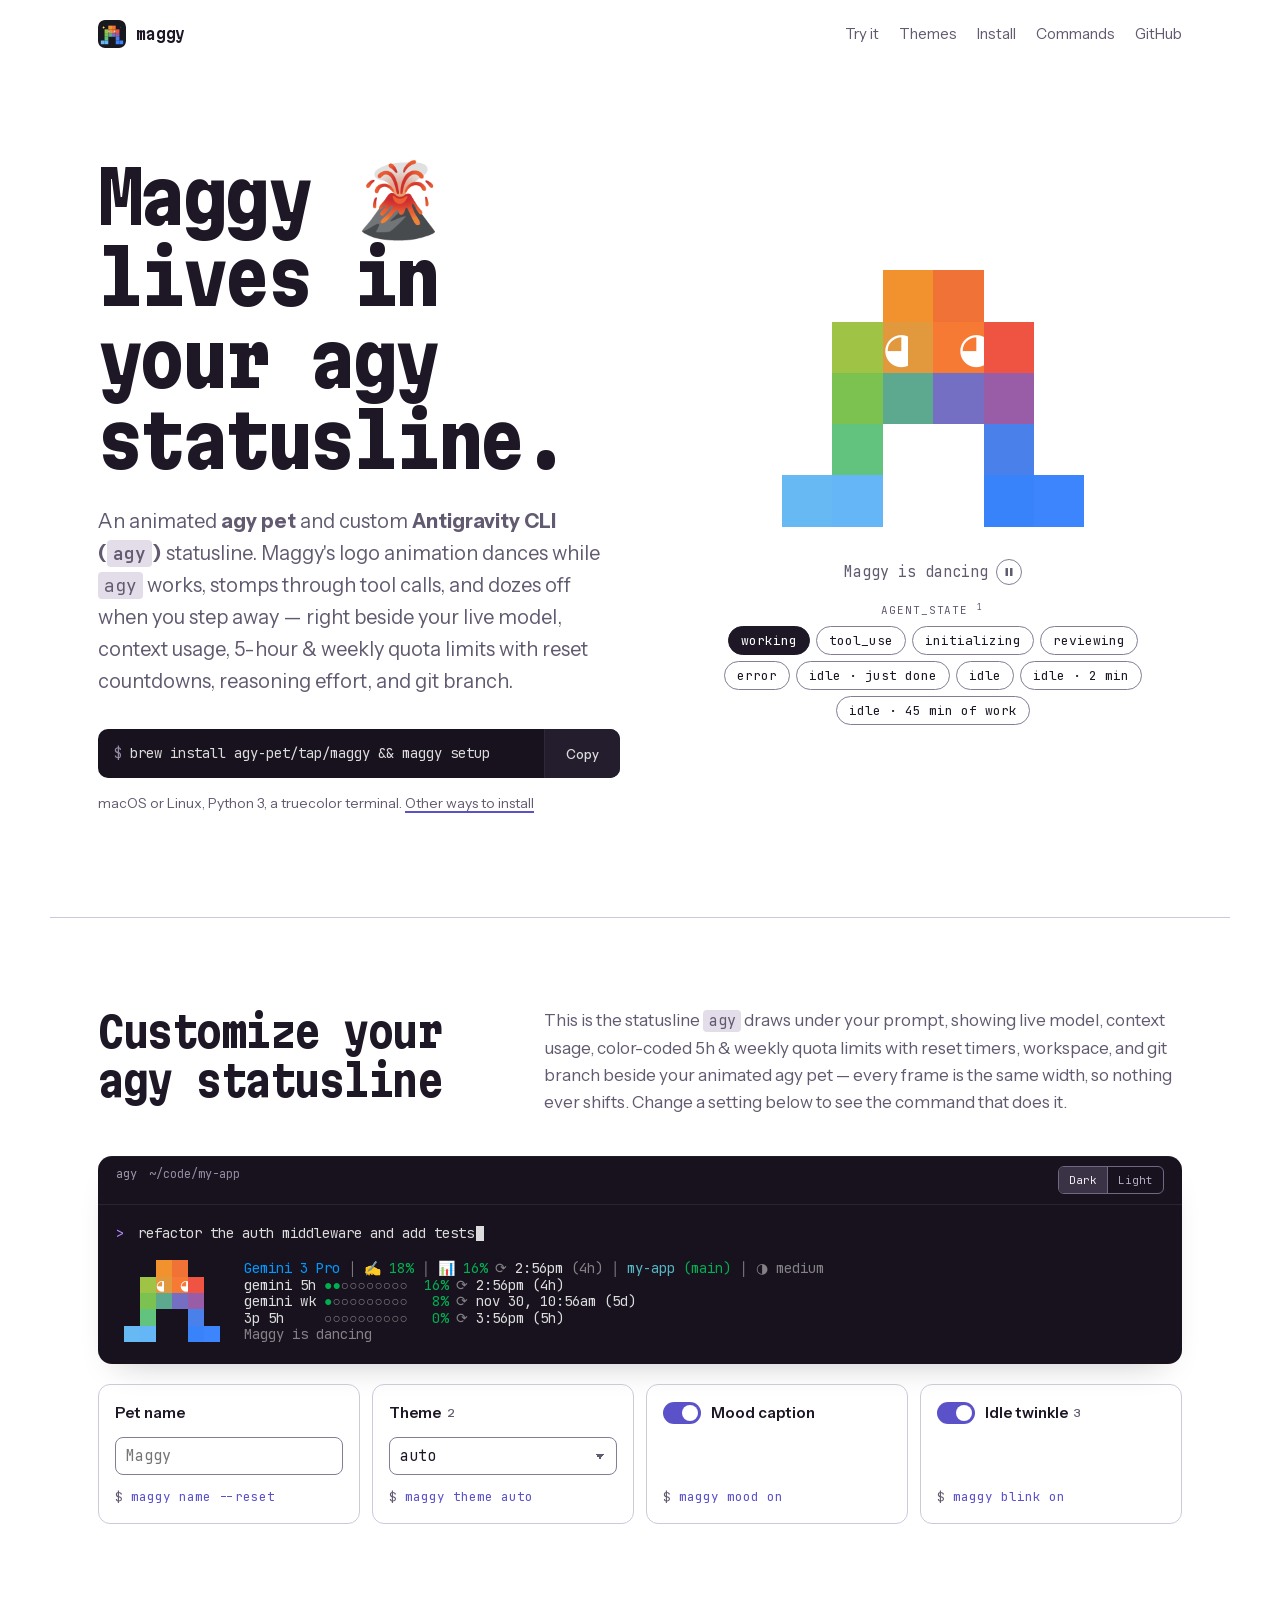
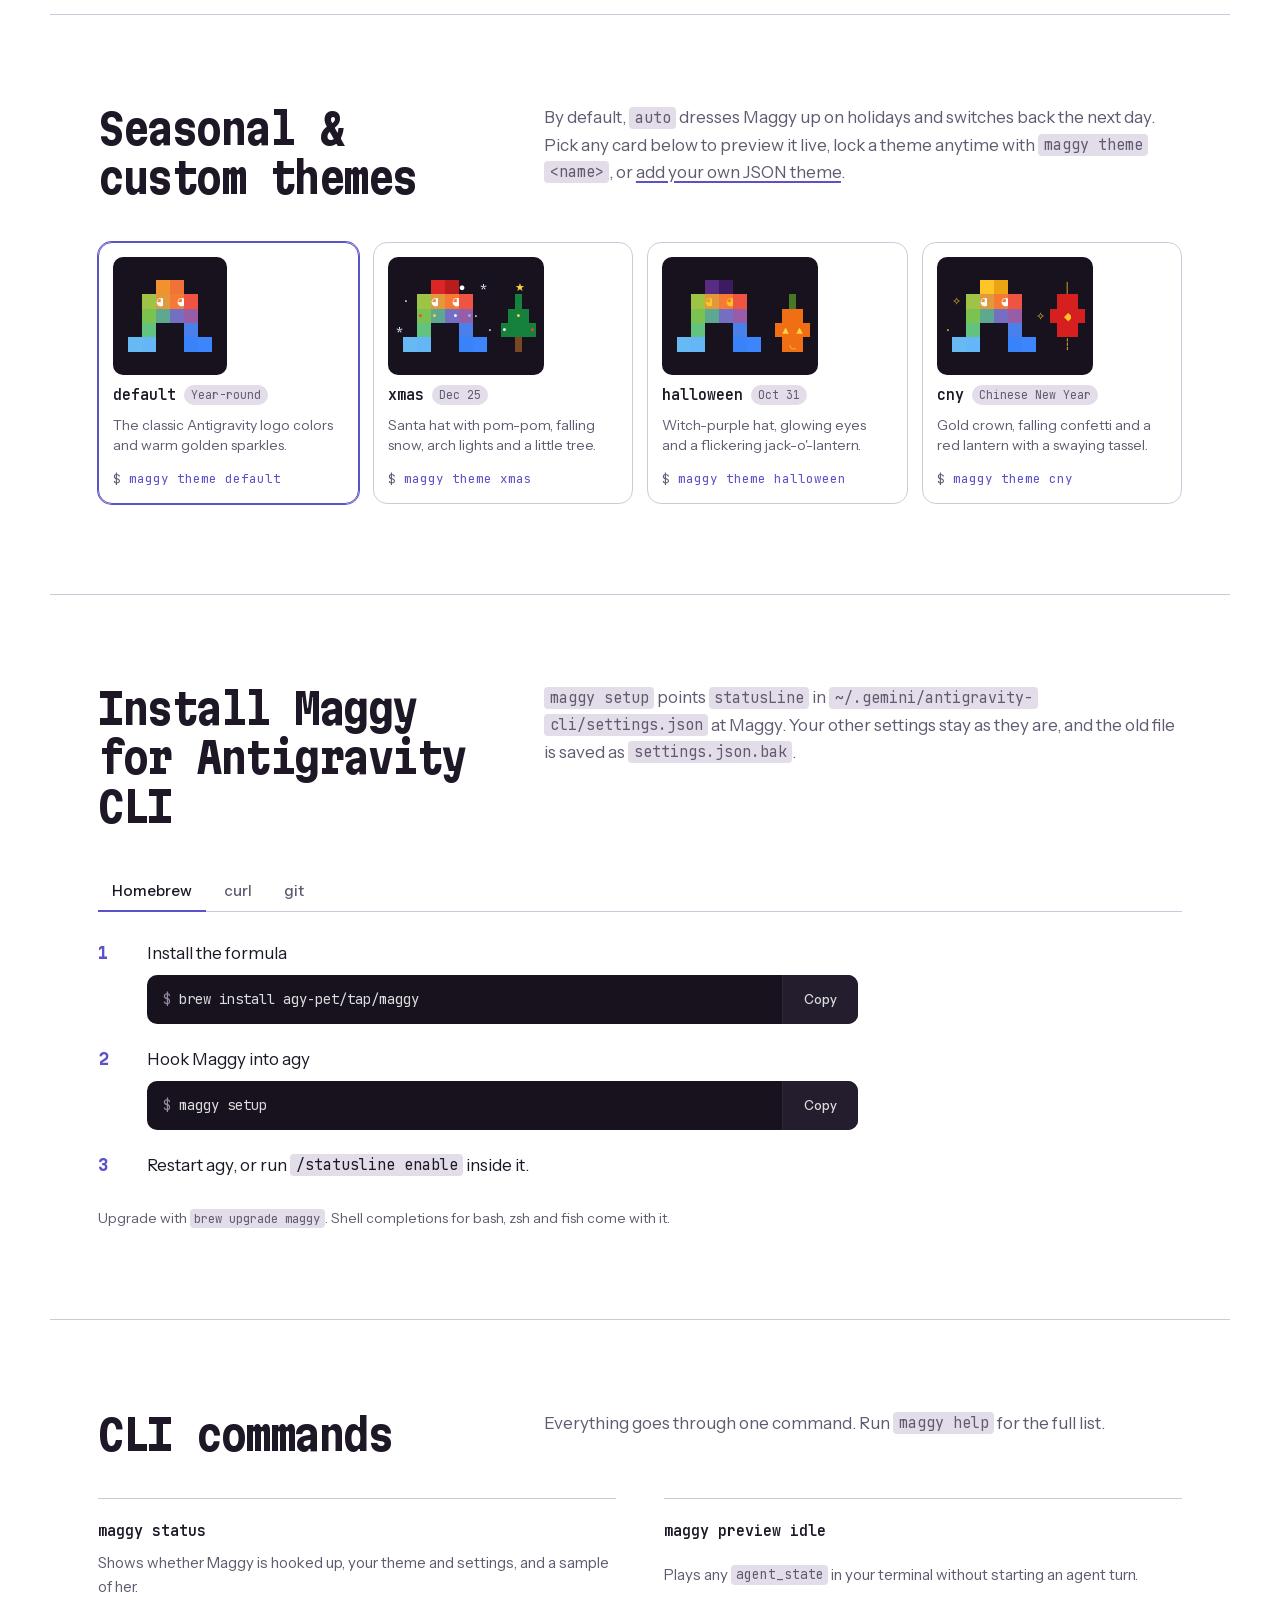
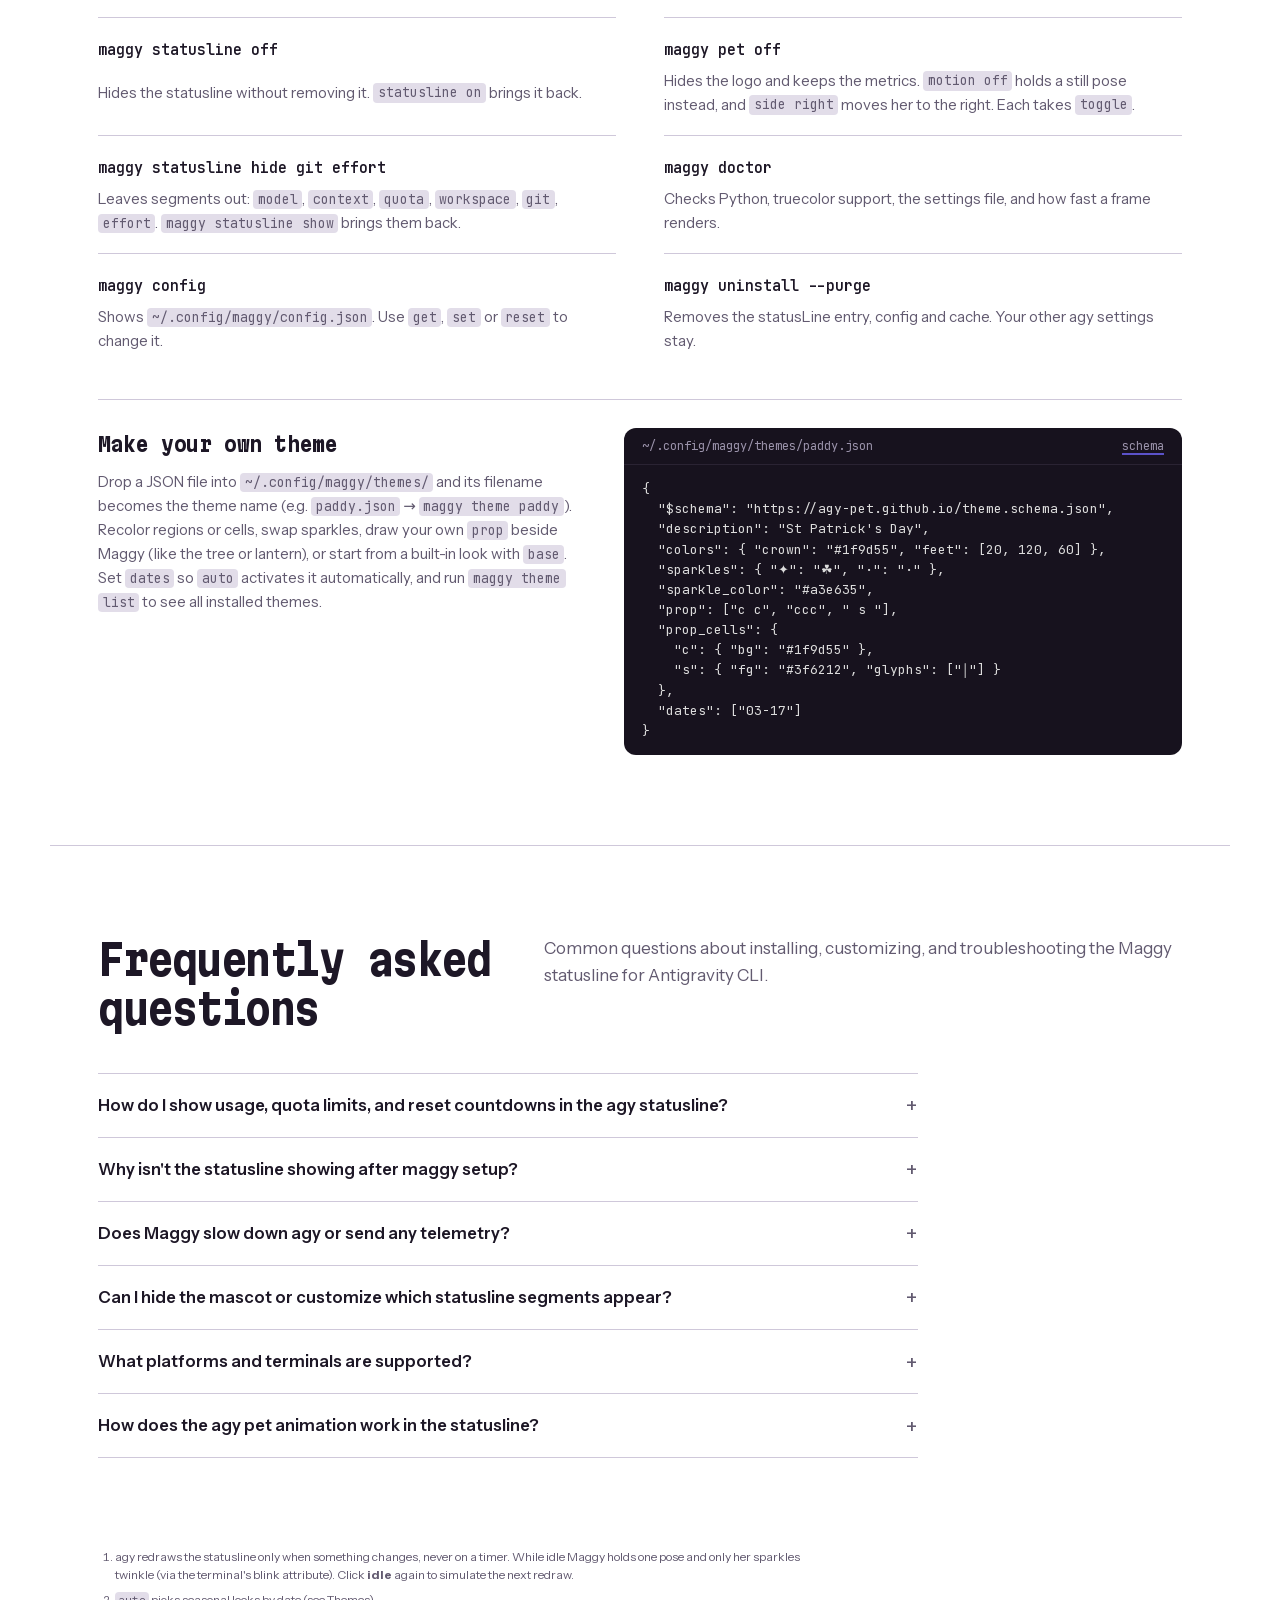
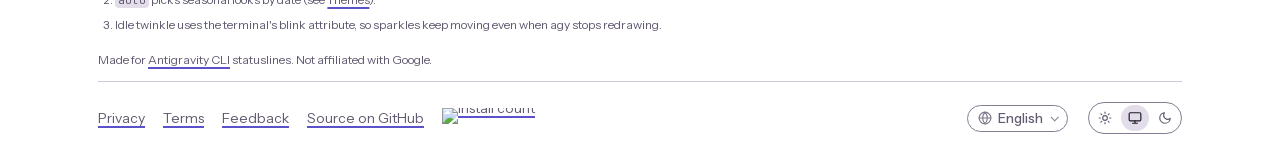
==== commit 3105097d: "feat(site): link themes intro to the custom theme section" ====
--- a/docs/index.html
+++ b/docs/index.html
@@ -305,7 +305,7 @@
     <section id="themes" class="themes" aria-labelledby="themes-title">
       <div class="section-head">
         <h2 id="themes-title" data-i18n="themes.title">Seasonal &amp; custom themes</h2>
-        <p data-i18n-html="themes.desc">By default, <code>auto</code> dresses Maggy up on holidays and switches back the next day. Pick any card below to preview it live, lock a theme anytime with <code>maggy theme &lt;name&gt;</code>, or add your own JSON theme.</p>
+        <p data-i18n-html="themes.desc">By default, <code>auto</code> dresses Maggy up on holidays and switches back the next day. Pick any card below to preview it live, lock a theme anytime with <code>maggy theme &lt;name&gt;</code>, or <a href="#custom-theme">add your own JSON theme</a>.</p>
       </div>
 
       <div class="theme-grid" role="group" aria-label="Built-in themes" data-i18n-attr="aria-label:themes.gridAria">
@@ -406,7 +406,7 @@
         <div><dt><code>maggy uninstall --purge</code></dt><dd data-i18n="commands.uninstall">Removes the statusLine entry, config and cache. Your other agy settings stay.</dd></div>
       </dl>
 
-      <div class="theme-custom">
+      <div id="custom-theme" class="theme-custom">
         <div class="theme-custom-copy">
           <h3 data-i18n="themes.custom.title">Make your own theme</h3>
           <p data-i18n-html="themes.custom.desc">Drop a JSON file into <code>~/.config/maggy/themes/</code> and its filename becomes the theme name (e.g. <code>paddy.json</code> &rarr; <code>maggy theme paddy</code>). Recolor regions or cells, swap sparkles, draw your own <code>prop</code> beside Maggy (like the tree or lantern), or start from a built-in look with <code>base</code>. Set <code>dates</code> so <code>auto</code> activates it automatically, and run <code>maggy theme list</code> to see all installed themes.</p>
--- a/docs/style.css
+++ b/docs/style.css
@@ -426,7 +426,7 @@
 .states button[aria-pressed="true"] { background: var(--ink); color: var(--ash); border-color: var(--ink); }
 
 /* -------------------------------------------------------------- sections */
-section { scroll-margin-top: 24px; }
+section, .theme-custom { scroll-margin-top: 24px; }
 .try, .themes, .install, .commands, .faq {
   max-width: var(--maxw);
   margin: 0 auto;
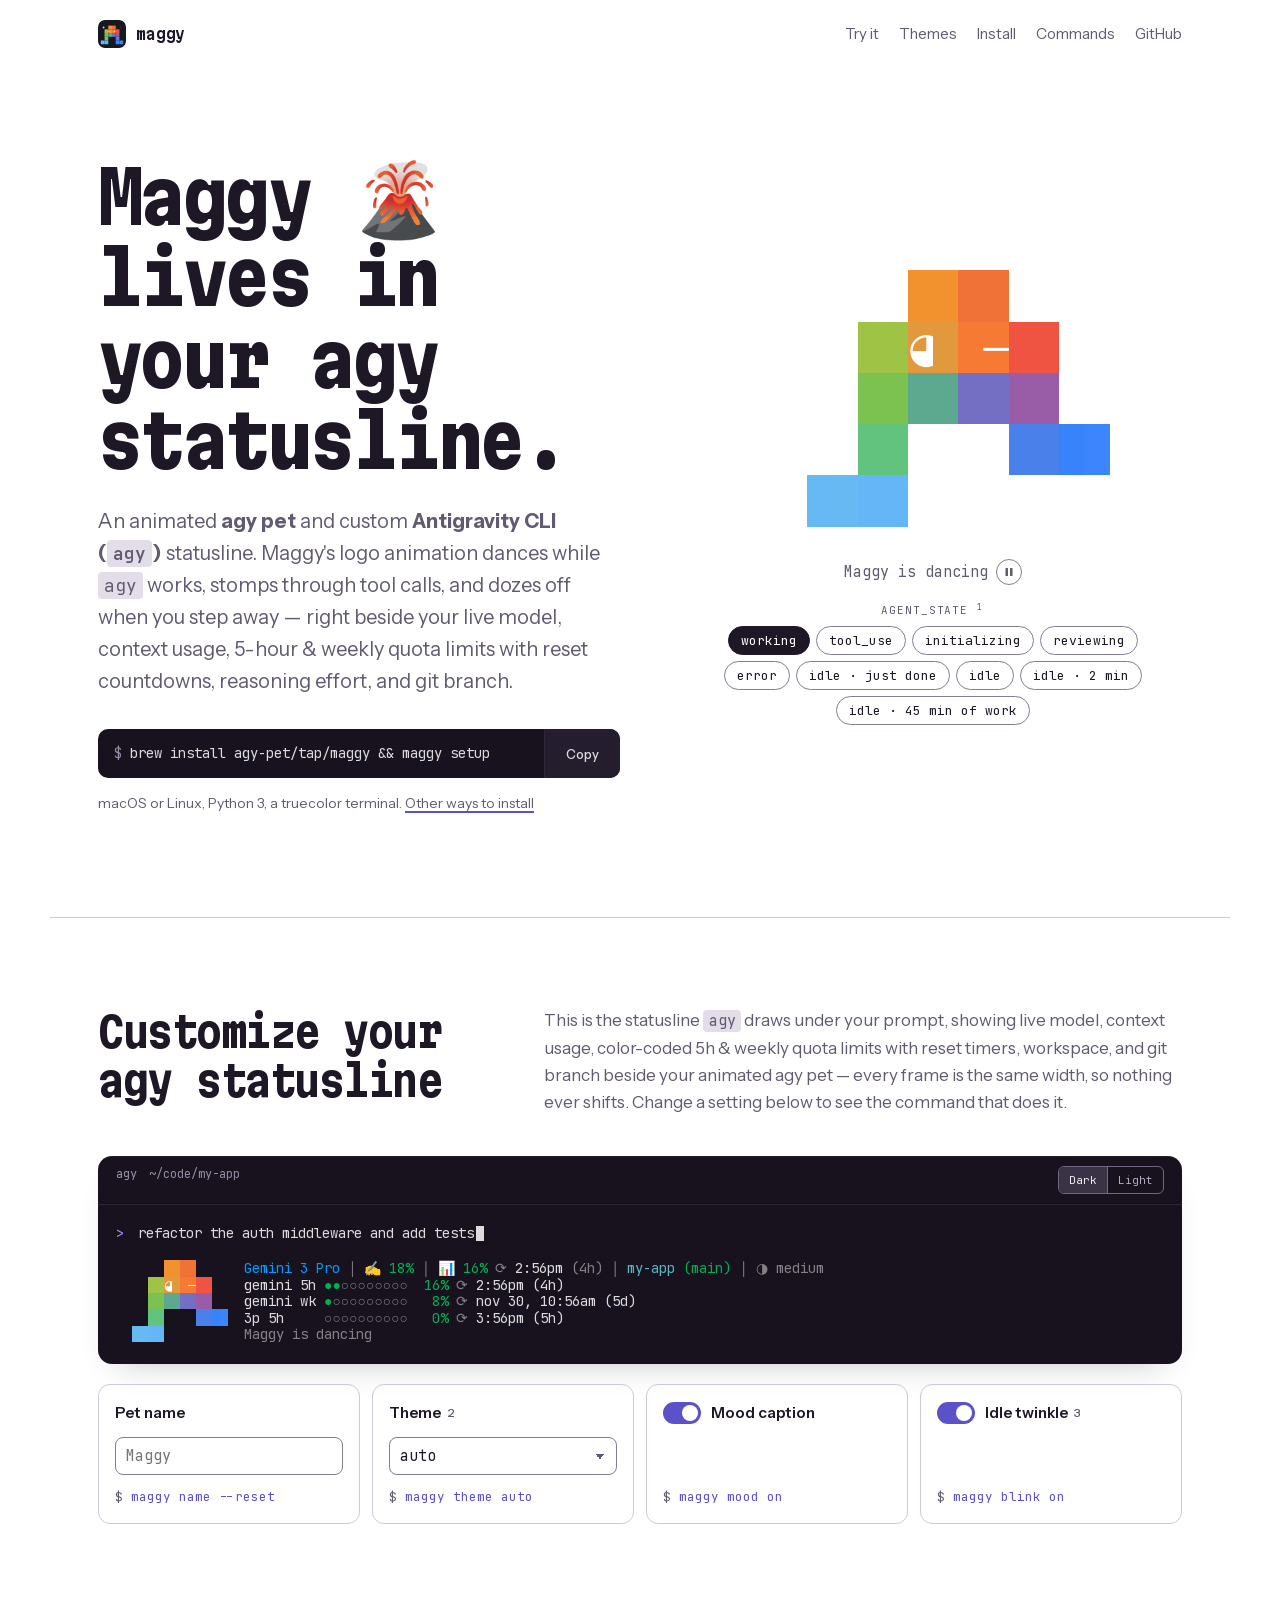
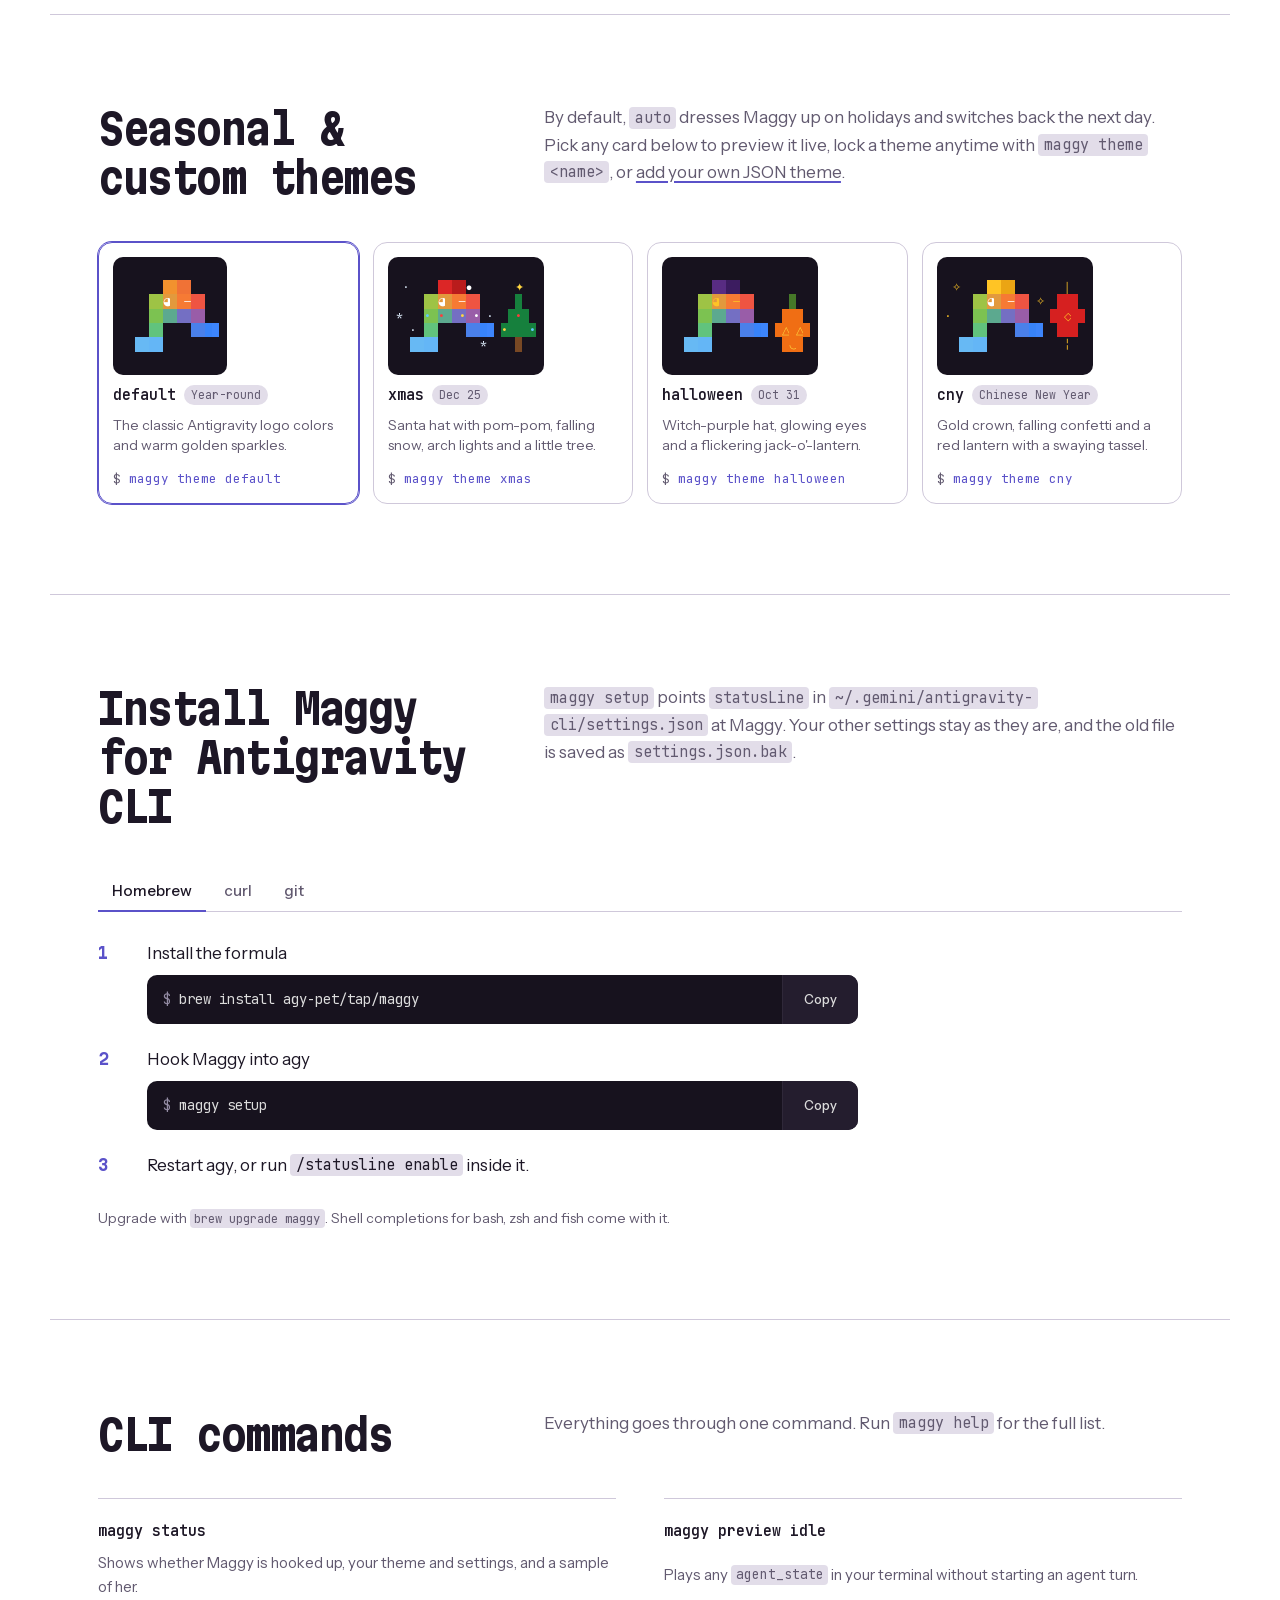
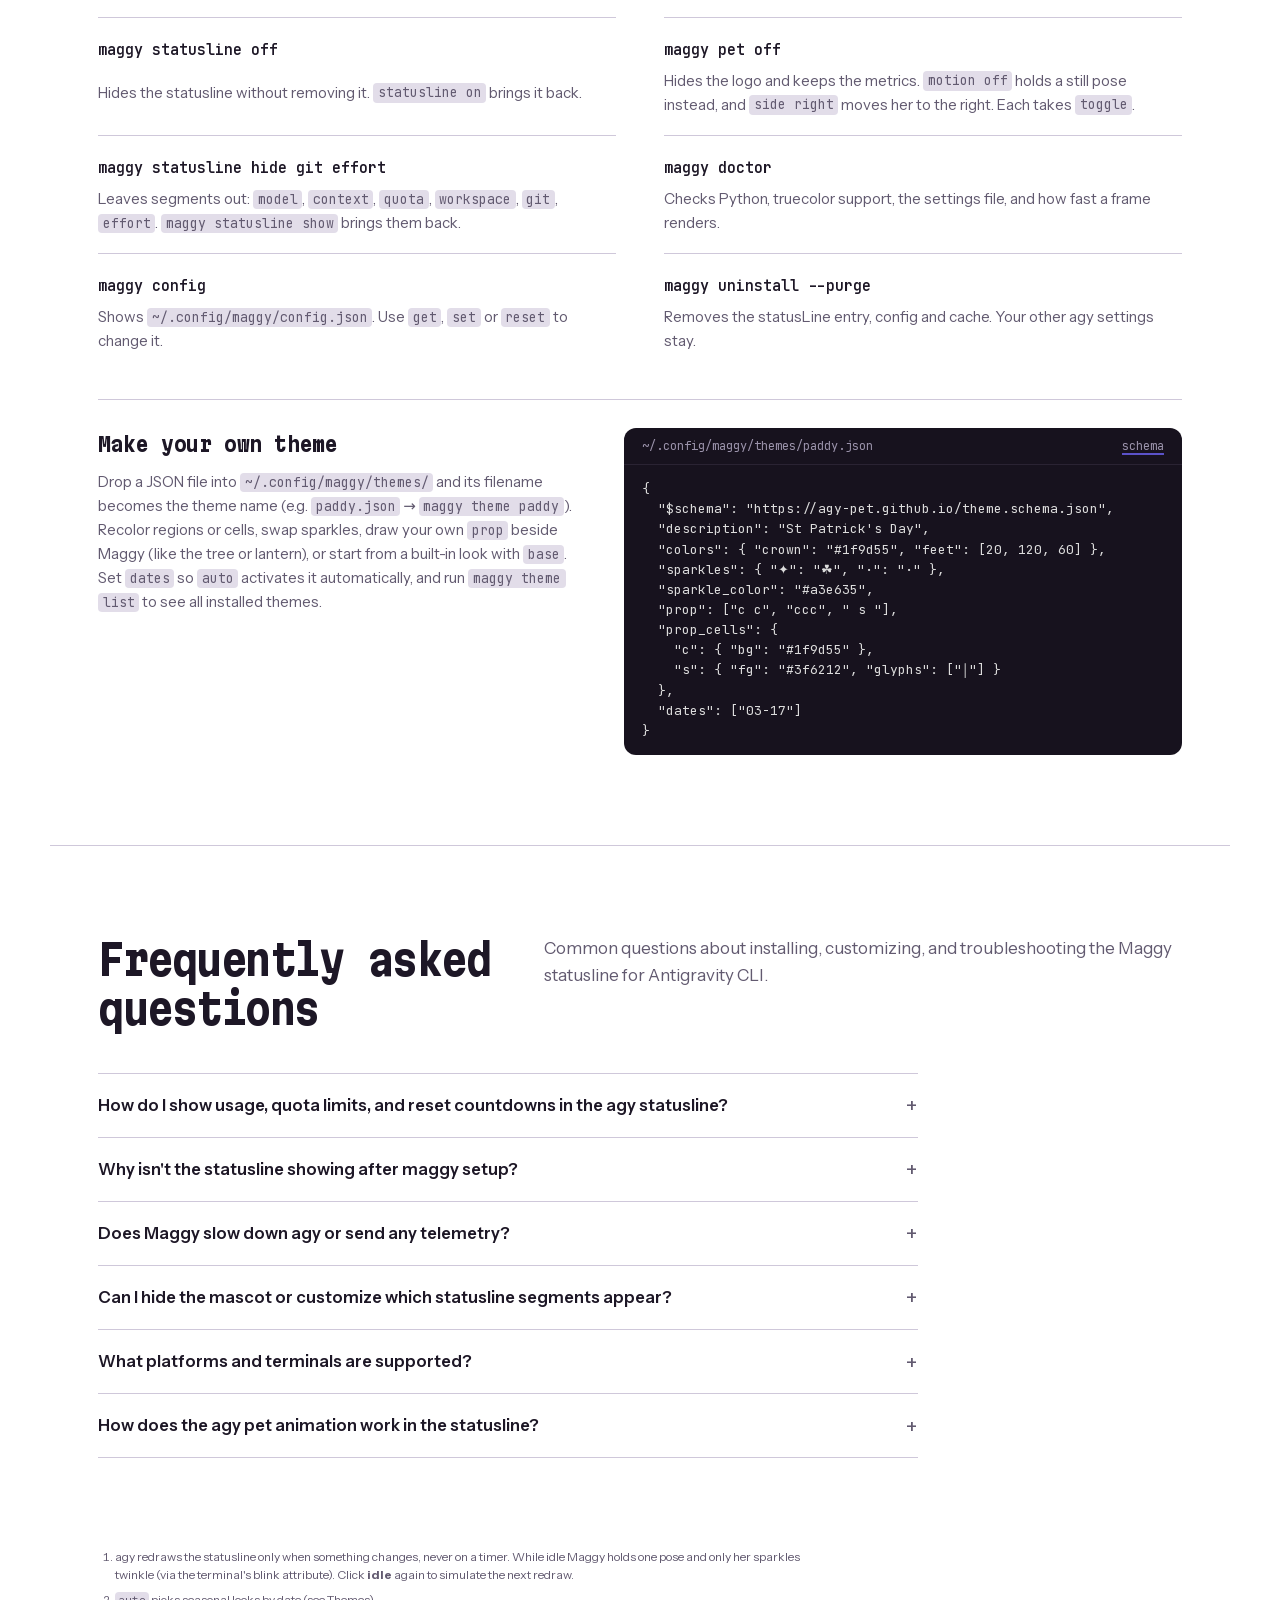
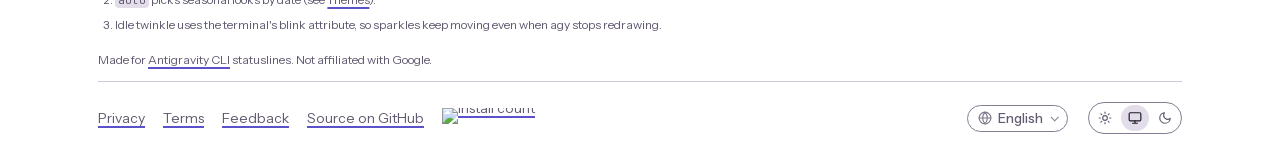
==== commit 111c6c01: "fix(site): polish native phrasing and consistency across all locales" ====
--- a/docs/index.html
+++ b/docs/index.html
@@ -412,7 +412,7 @@
           <p data-i18n-html="themes.custom.desc">Drop a JSON file into <code>~/.config/maggy/themes/</code> and its filename becomes the theme name (e.g. <code>paddy.json</code> &rarr; <code>maggy theme paddy</code>). Recolor regions or cells, swap sparkles, draw your own <code>prop</code> beside Maggy (like the tree or lantern), or start from a built-in look with <code>base</code>. Set <code>dates</code> so <code>auto</code> activates it automatically, and run <code>maggy theme list</code> to see all installed themes.</p>
         </div>
         <div class="theme-json-wrap">
-          <div class="term-bar"><span>~/.config/maggy/themes/paddy.json</span><a class="schema-link" href="https://agy-pet.github.io/theme.schema.json" title="JSON Schema for theme files">schema</a></div>
+          <div class="term-bar"><span>~/.config/maggy/themes/paddy.json</span><a class="schema-link" href="https://agy-pet.github.io/theme.schema.json" title="JSON Schema for theme files" data-i18n-attr="title:themes.custom.schemaTitle">schema</a></div>
           <pre class="theme-json" tabindex="0"><code>{
   "$schema": "https://agy-pet.github.io/theme.schema.json",
   "description": "St Patrick's Day",
@@ -478,7 +478,7 @@
         <button type="button" class="foot-btn" data-consent-open data-i18n="footer.cookies" hidden>Cookie settings</button>
         <a href="https://github.com/agy-pet/maggy/issues/new" data-i18n="footer.feedback">Feedback</a>
         <a href="https://github.com/agy-pet/maggy" data-i18n="footer.source">Source on GitHub</a>
-        <a class="installs" href="https://github.com/agy-pet/maggy/releases"><img src="https://img.shields.io/github/downloads/agy-pet/maggy/total?label=installs&amp;color=orange" alt="Install count" height="20" loading="lazy" decoding="async"></a>
+        <a class="installs" href="https://github.com/agy-pet/maggy/releases"><img src="https://img.shields.io/github/downloads/agy-pet/maggy/total?label=installs&amp;color=orange" alt="Install count" data-i18n-attr="alt:footer.installsAlt" height="20" loading="lazy" decoding="async"></a>
       </p>
       <details class="lang-picker">
         <summary>
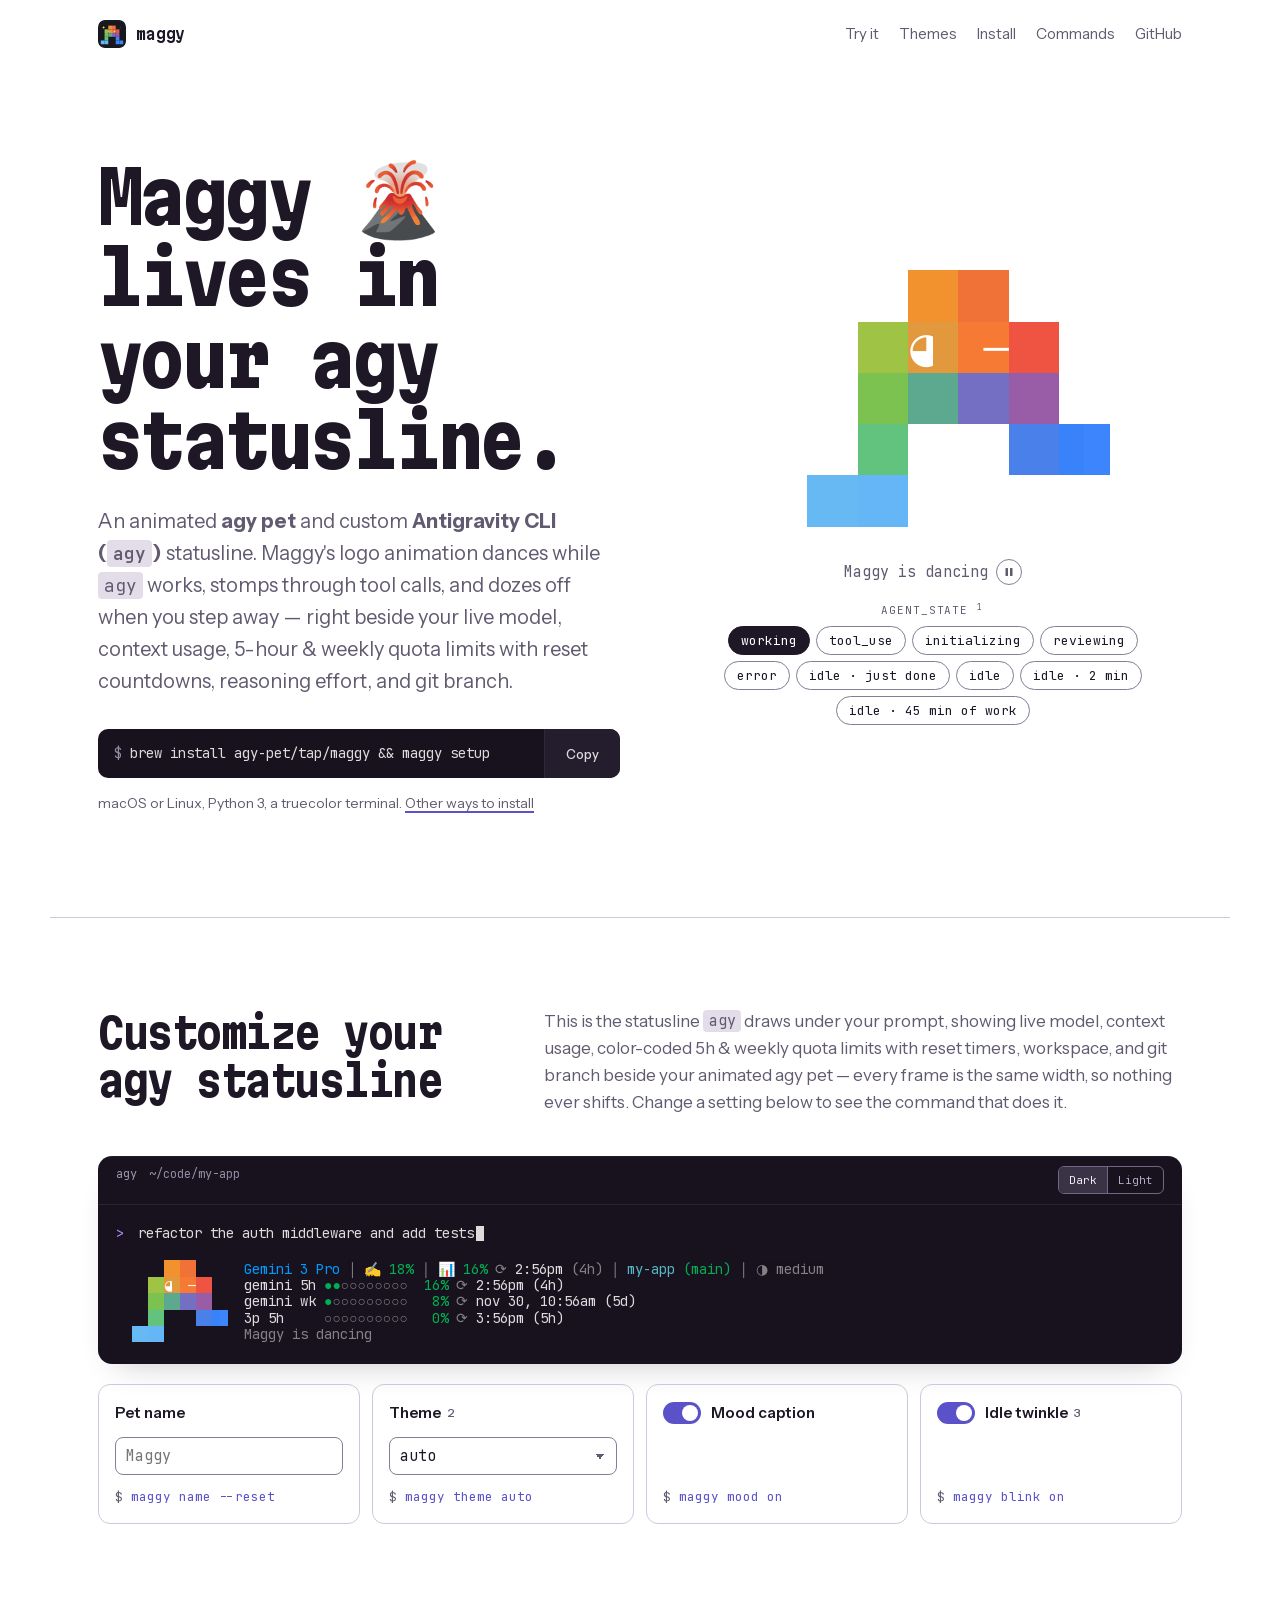
==== commit 85ac898a: "perf(site): defer GTM, skip off-screen sprite sections, fix robots.txt - Load GTM on first interacti" ====
--- a/docs/index.html
+++ b/docs/index.html
@@ -160,6 +160,7 @@
   </script>
   <link rel="preload" href="fonts/instrument-sans-latin.woff2" as="font" type="font/woff2" crossorigin>
   <link rel="preload" href="fonts/martian-mono-latin.woff2" as="font" type="font/woff2" crossorigin>
+  <link rel="preload" href="fonts/jetbrains-mono-latin.woff2" as="font" type="font/woff2" crossorigin>
   <link rel="stylesheet" href="fonts/fonts.css">
   <link rel="stylesheet" href="style.css">
   <script>!function(){try{var v=localStorage.getItem('maggy.appearance');if(v==='light'||v==='dark')document.documentElement.dataset.theme=v}catch(e){}}();</script>
@@ -196,7 +197,23 @@
     })();
     gtag('js', new Date());
   </script>
-  <script async src="https://www.googletagmanager.com/gtm.js?id=GTM-N3ZC3P7X"></script>
+  <script>
+    // Load GTM off the critical path: on first interaction, or once the page
+    // has settled after load, so it never competes with first render.
+    (function(){
+      var done = false, ev = ['pointerdown','keydown','touchstart','scroll'];
+      function load(){
+        if (done) return; done = true;
+        ev.forEach(function(e){ removeEventListener(e, load, true); });
+        var s = document.createElement('script');
+        s.async = true;
+        s.src = 'https://www.googletagmanager.com/gtm.js?id=GTM-N3ZC3P7X';
+        document.head.appendChild(s);
+      }
+      ev.forEach(function(e){ addEventListener(e, load, { capture: true, passive: true, once: true }); });
+      addEventListener('load', function(){ setTimeout(load, 6000); });
+    })();
+  </script>
 </head>
 <body data-locale="" data-copy-idle="Copy" data-copy-copied="Copied" data-copy-fallback="Select and copy">
   <a class="skip" href="#main" data-i18n="a11y.skip">Skip to content</a>
@@ -478,7 +495,7 @@
         <button type="button" class="foot-btn" data-consent-open data-i18n="footer.cookies" hidden>Cookie settings</button>
         <a href="https://github.com/agy-pet/maggy/issues/new" data-i18n="footer.feedback">Feedback</a>
         <a href="https://github.com/agy-pet/maggy" data-i18n="footer.source">Source on GitHub</a>
-        <a class="installs" href="https://github.com/agy-pet/maggy/releases"><img src="https://img.shields.io/github/downloads/agy-pet/maggy/total?label=installs&amp;color=orange" alt="Install count" data-i18n-attr="alt:footer.installsAlt" height="20" loading="lazy" decoding="async"></a>
+        <a class="installs" href="https://github.com/agy-pet/maggy/releases"><img src="https://img.shields.io/github/downloads/agy-pet/maggy/total?label=installs&amp;color=orange" alt="Install count" data-i18n-attr="alt:footer.installsAlt" width="72" height="20" loading="lazy" decoding="async"></a>
       </p>
       <details class="lang-picker">
         <summary>
--- a/docs/style.css
+++ b/docs/style.css
@@ -432,6 +432,12 @@
   margin: 0 auto;
   padding: clamp(48px, 7vw, 96px) var(--gutter);
   border-top: 1px solid var(--line);
+}
+/* The sprite-heavy sections hold most of the page's DOM; skip their
+   style/layout/paint until they near the viewport. */
+.try, .themes {
+  content-visibility: auto;
+  contain-intrinsic-size: auto 900px;
 }
 .section-head { display: grid; grid-template-columns: minmax(0, 1fr) minmax(0, 1.6fr); gap: 16px 48px; align-items: start; margin-bottom: 40px; }
 .section-head p { margin: 0; color: var(--muted); max-width: 40em; }
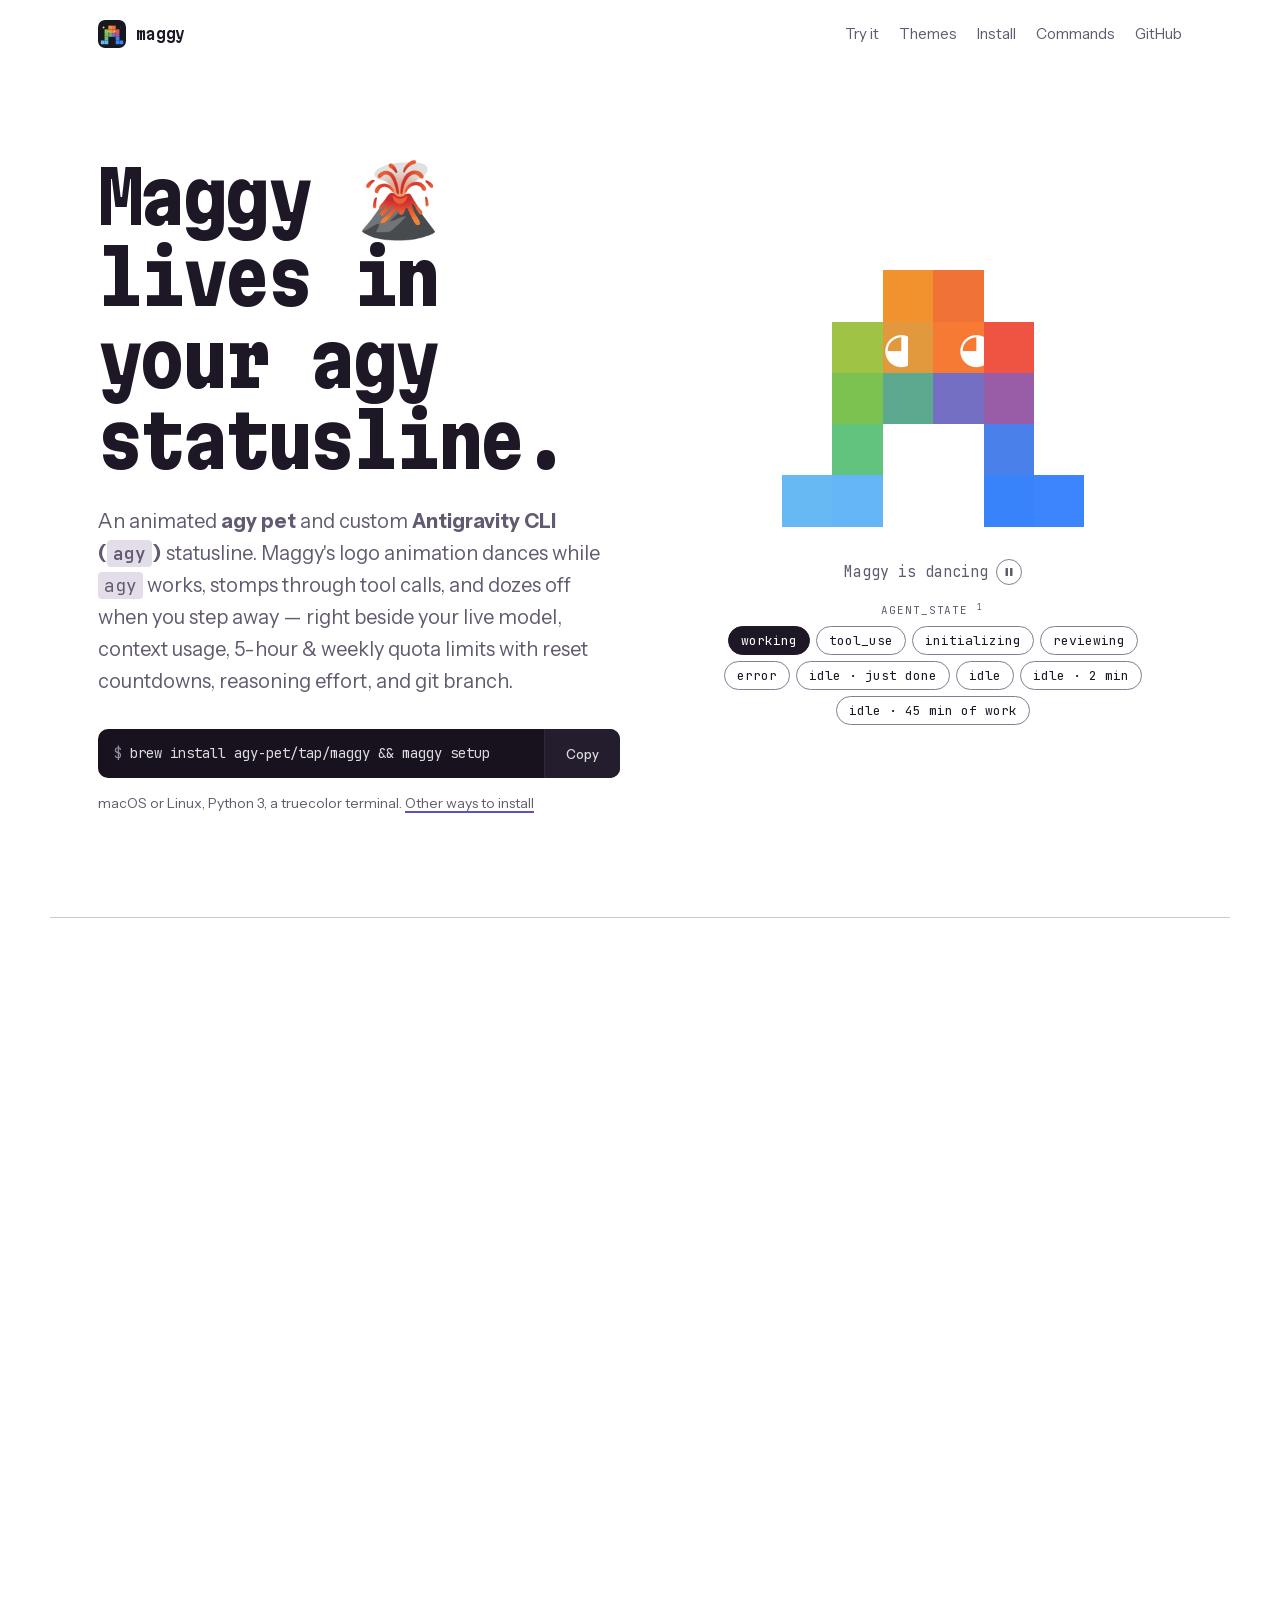
==== commit 0a9752f3: "chore(release): v0.8.6" ====
--- a/docs/index.html
+++ b/docs/index.html
@@ -74,7 +74,7 @@
         "screenshot": "https://agy-pet.github.io/social-preview.png",
         "applicationCategory": "DeveloperApplication",
         "operatingSystem": "macOS, Linux",
-        "softwareVersion": "0.8.5",
+        "softwareVersion": "0.8.6",
         "author": {
           "@type": "Organization",
           "name": "agy-pet",
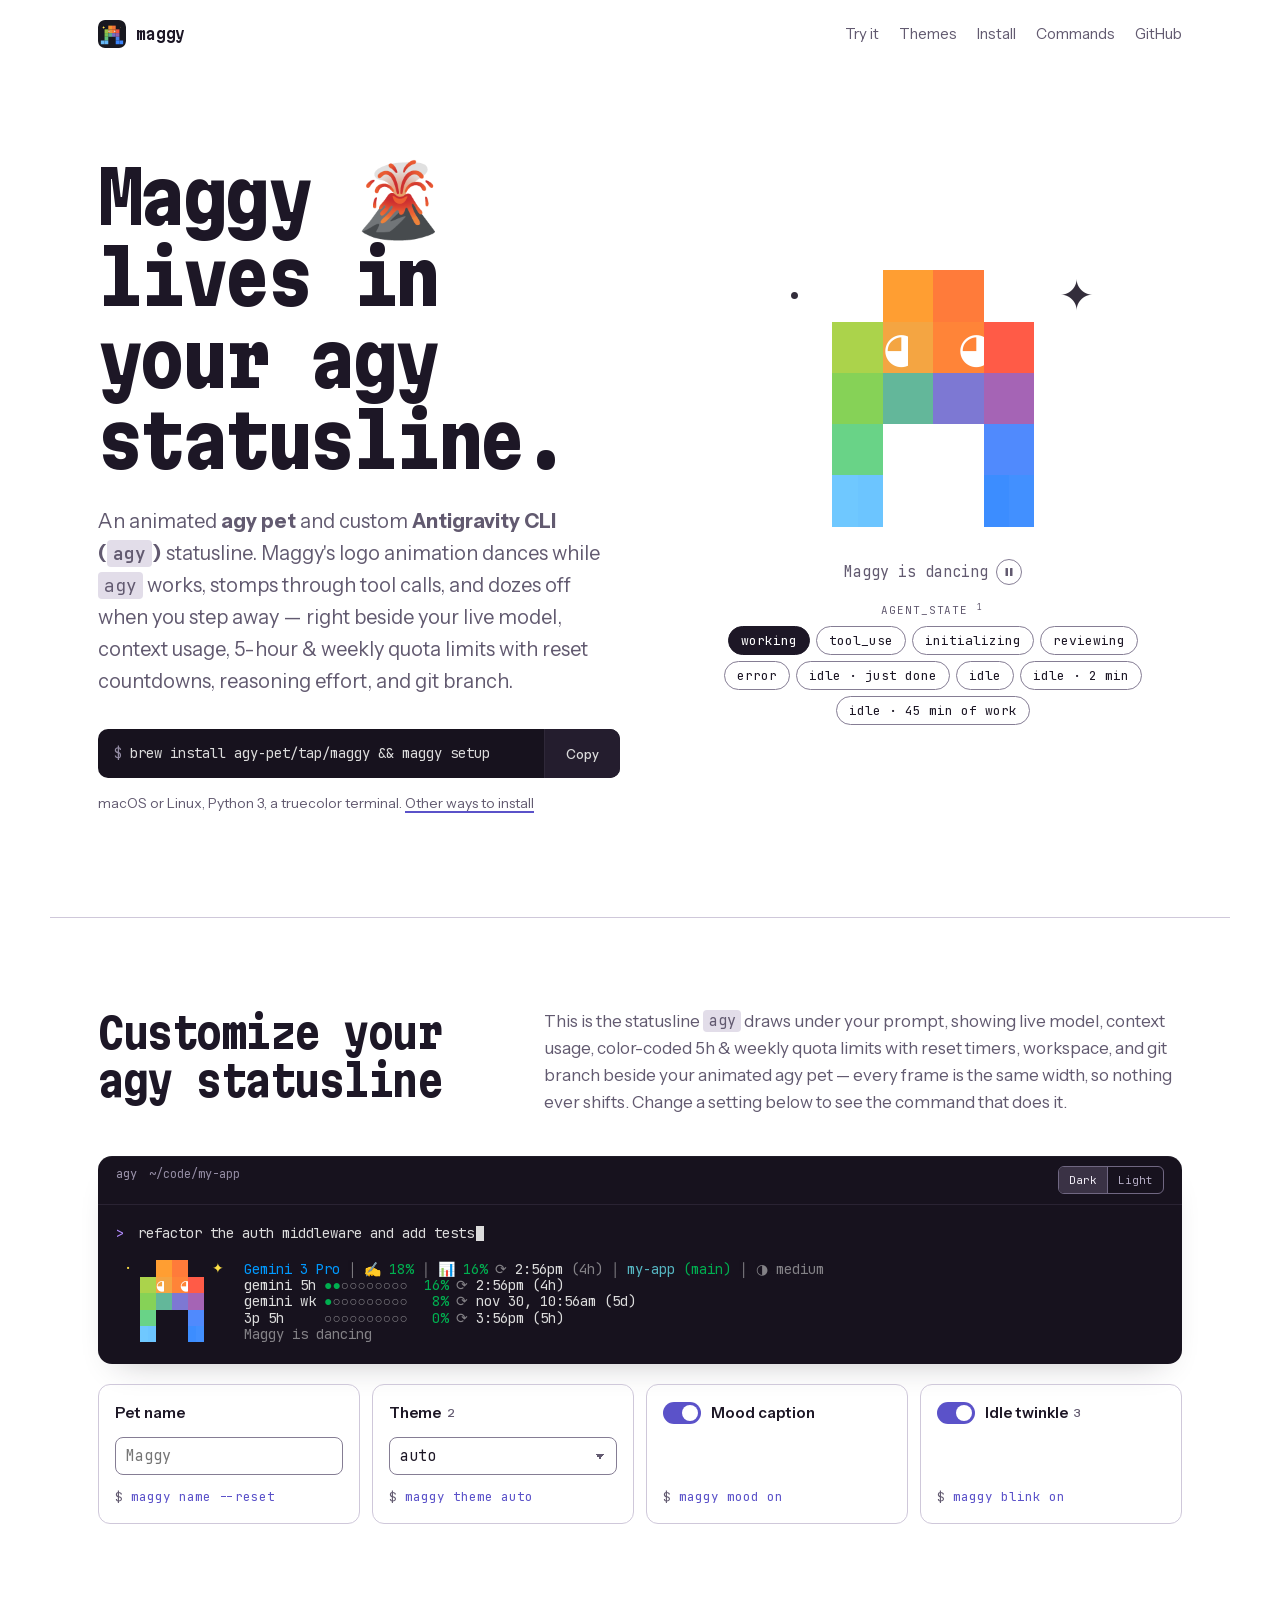
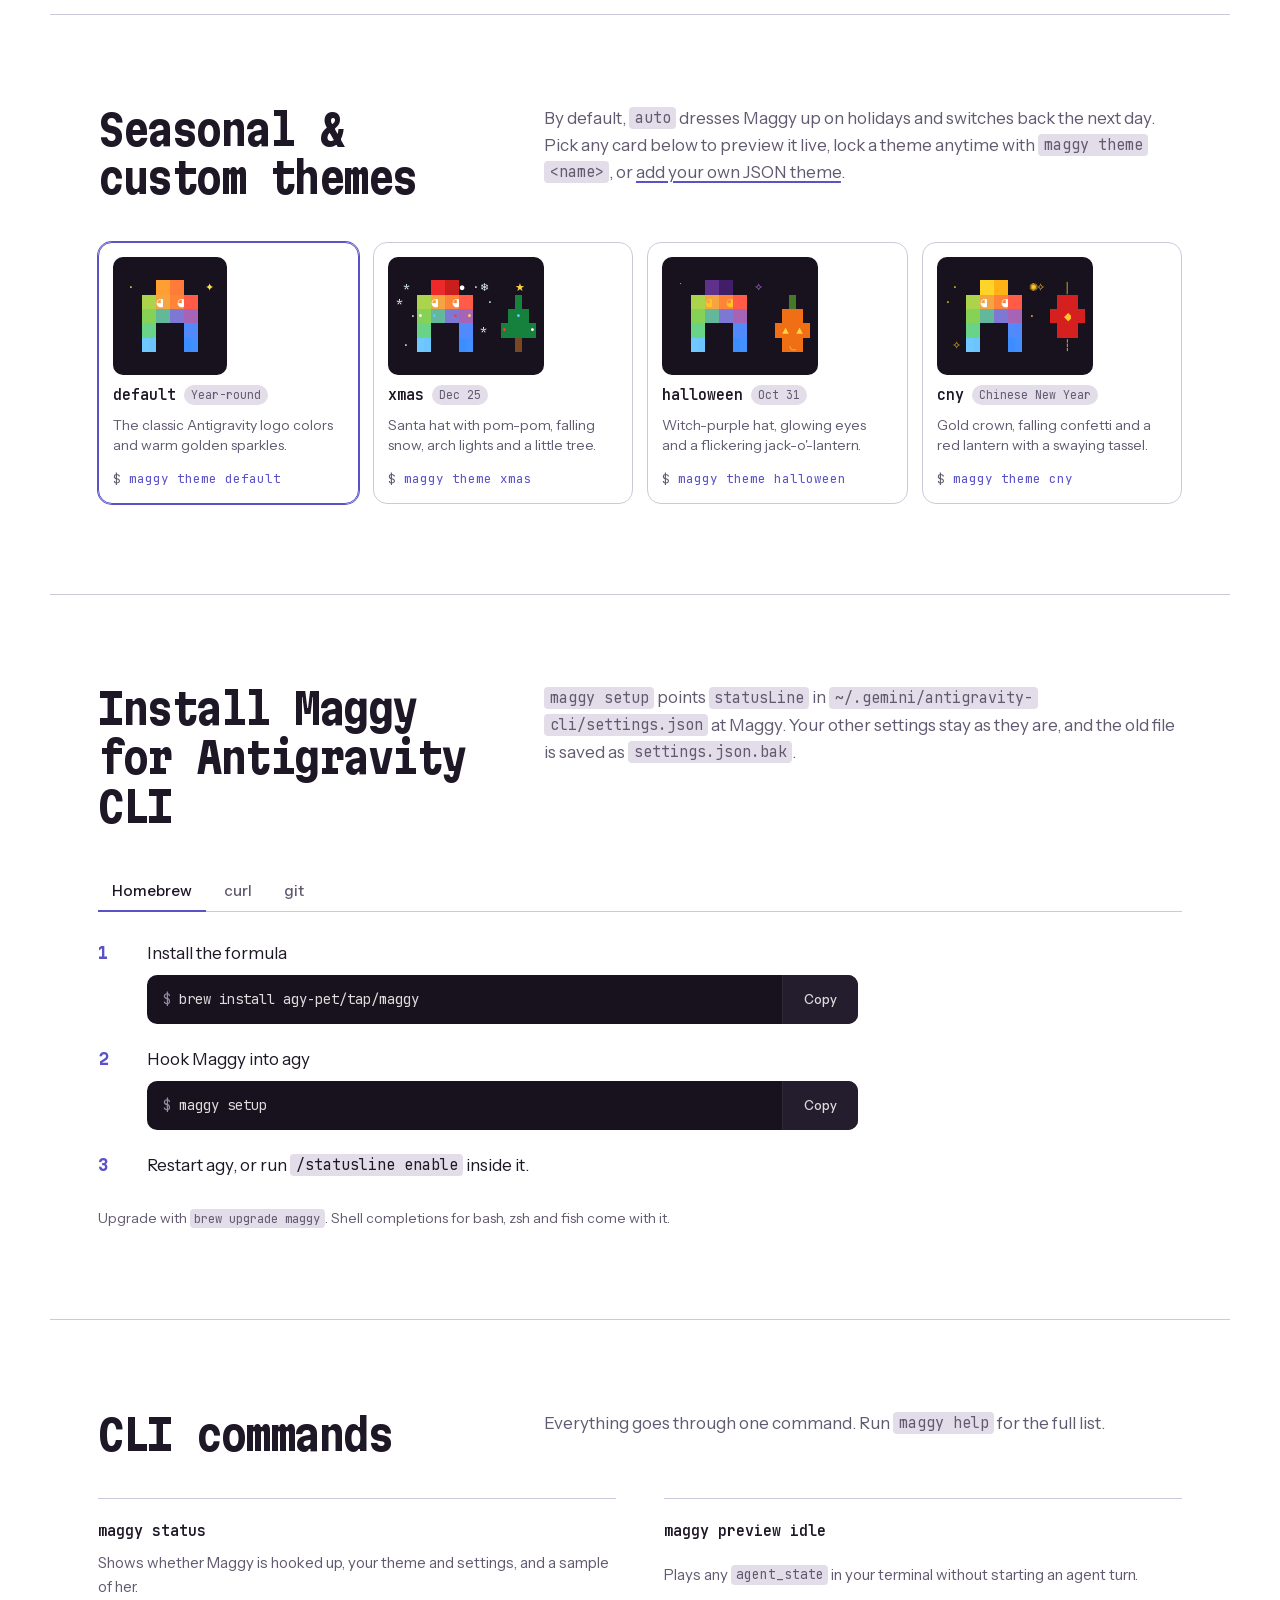
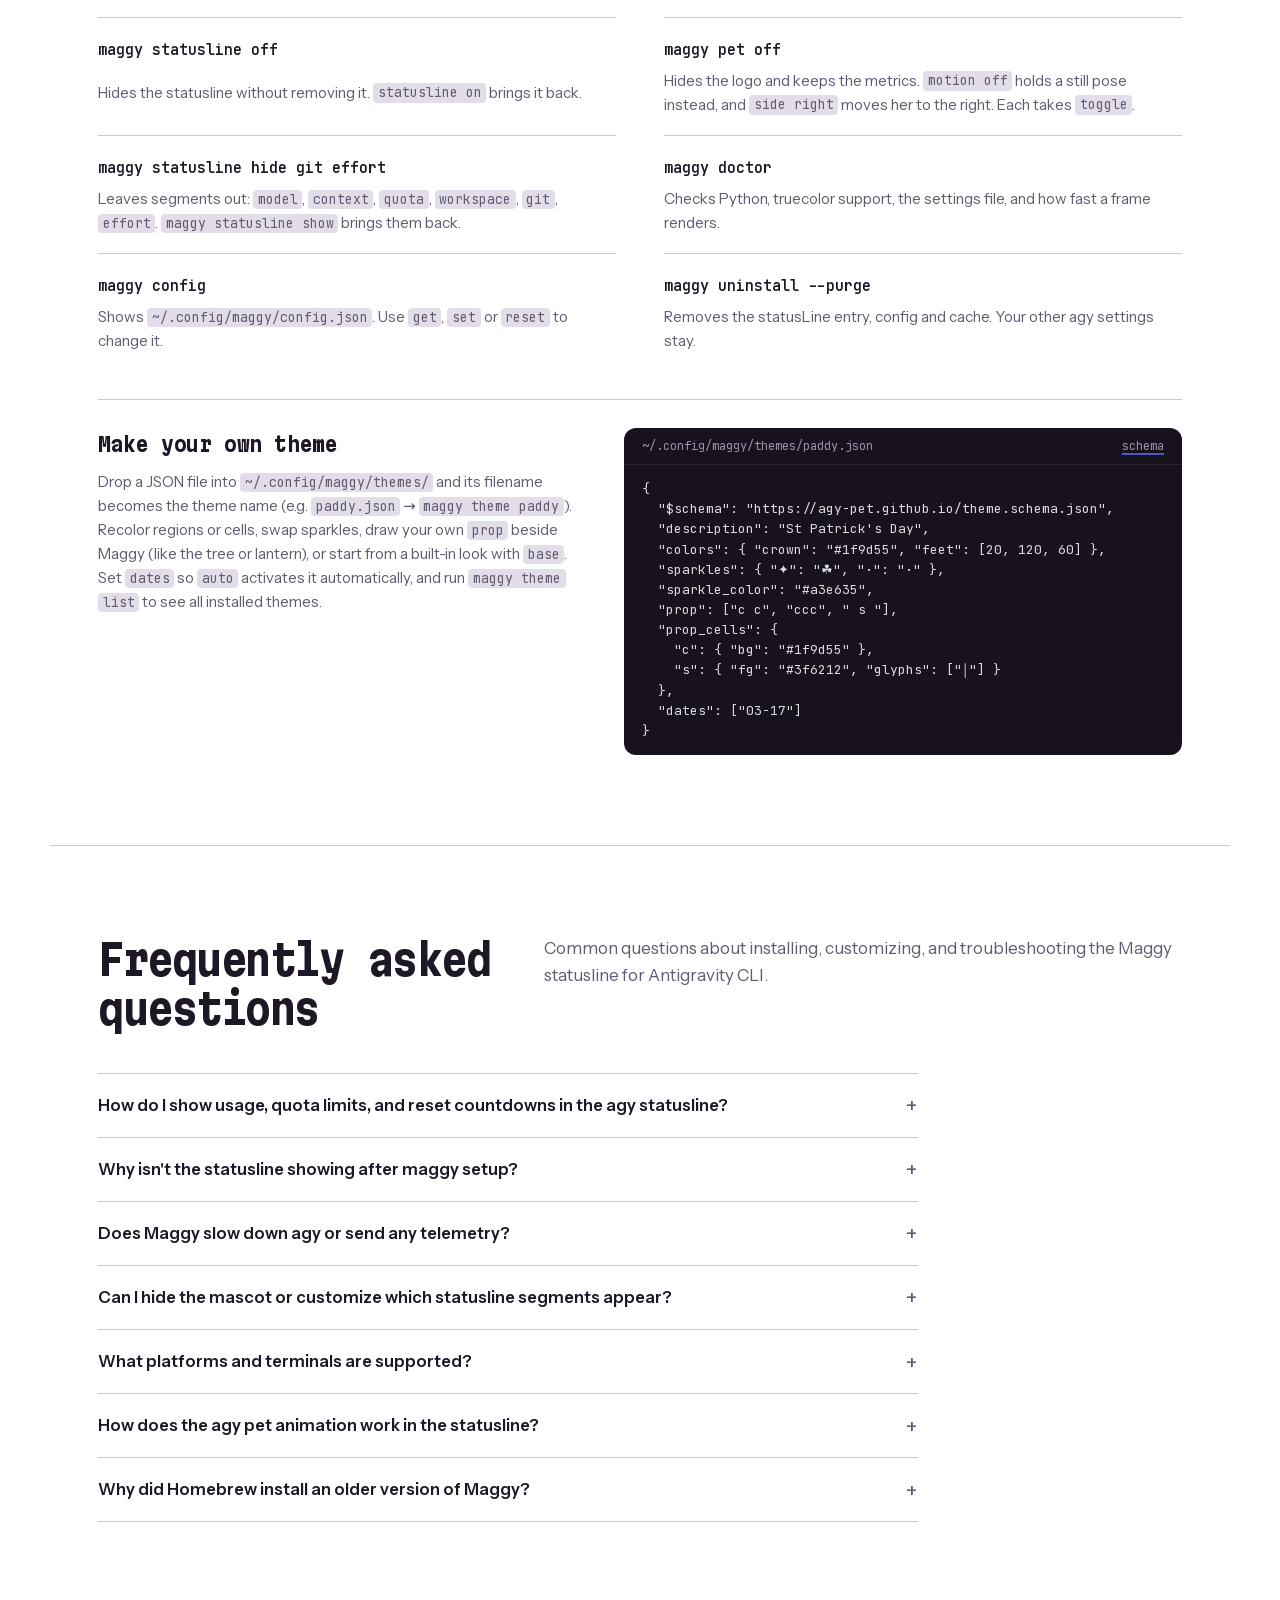
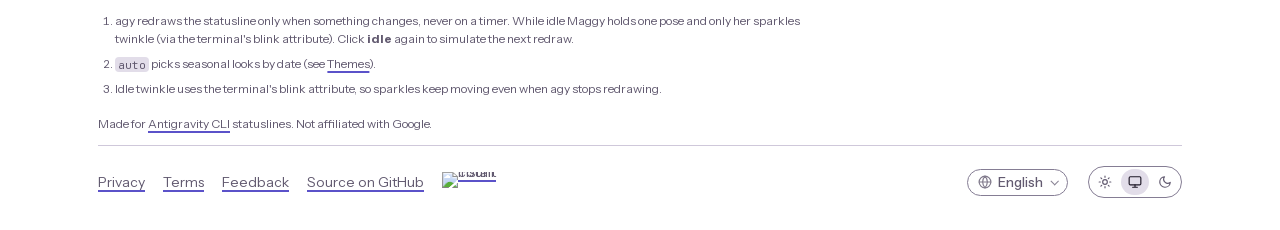
==== commit 821e8c21: "docs(install): explain how to refresh a stale Maggy tap" ====
--- a/docs/index.html
+++ b/docs/index.html
@@ -152,6 +152,14 @@
               "@type": "Answer",
               "text": "Maggy renders the Antigravity logo with expressive eyes directly in your terminal and steps through state-aware animations driven by agent_state — dancing while working, stomping during tool_use, leaning while reviewing, twinkling while idle, and dozing after 2 minutes. Preview any animation anytime with maggy preview working, or freeze it with maggy motion off."
             }
+          },
+          {
+            "@type": "Question",
+            "name": "Why did Homebrew install an older version of Maggy?",
+            "acceptedAnswer": {
+              "@type": "Answer",
+              "text": "Uninstalling Maggy leaves its Homebrew tap on disk. If the local tap is out of date, a reinstall can select an older release. Run this command to refresh just the Maggy tap and install its latest version. Check the result with maggy --version."
+            }
           }
         ]
       }
@@ -477,6 +485,11 @@
           <summary data-i18n="faq.q6">How does the agy pet animation work in the statusline?</summary>
           <p data-i18n-html="faq.a6">Maggy renders the Antigravity logo with expressive eyes directly in your terminal and steps through state-aware animations driven by <code>agent_state</code> — dancing while <code>working</code>, stomping during <code>tool_use</code>, leaning while <code>reviewing</code>, twinkling while <code>idle</code>, and dozing after 2 minutes. Preview any animation anytime with <code>maggy preview working</code>, or freeze it with <code>maggy motion off</code>.</p>
         </details>
+        <details>
+          <summary data-i18n="faq.q7">Why did Homebrew install an older version of Maggy?</summary>
+          <p data-i18n-html="faq.a7">Uninstalling Maggy leaves its Homebrew tap on disk. If the local tap is out of date, a reinstall can select an older release. Run this command to refresh just the Maggy tap and install its latest version. Check the result with <code>maggy --version</code>.</p>
+          <div class="cmd-box"><code id="faq-brew-refresh">HOMEBREW_NO_AUTO_UPDATE=1 brew tap agy-pet/tap &amp;&amp; git -C "$(brew --repo agy-pet/tap)" pull --ff-only &amp;&amp; HOMEBREW_NO_AUTO_UPDATE=1 brew install agy-pet/tap/maggy &amp;&amp; maggy setup</code><button type="button" class="copy" data-copy="faq-brew-refresh" aria-describedby="faq-brew-refresh" data-i18n="copy.idle">Copy</button></div>
+        </details>
       </div>
     </section>
   </main>
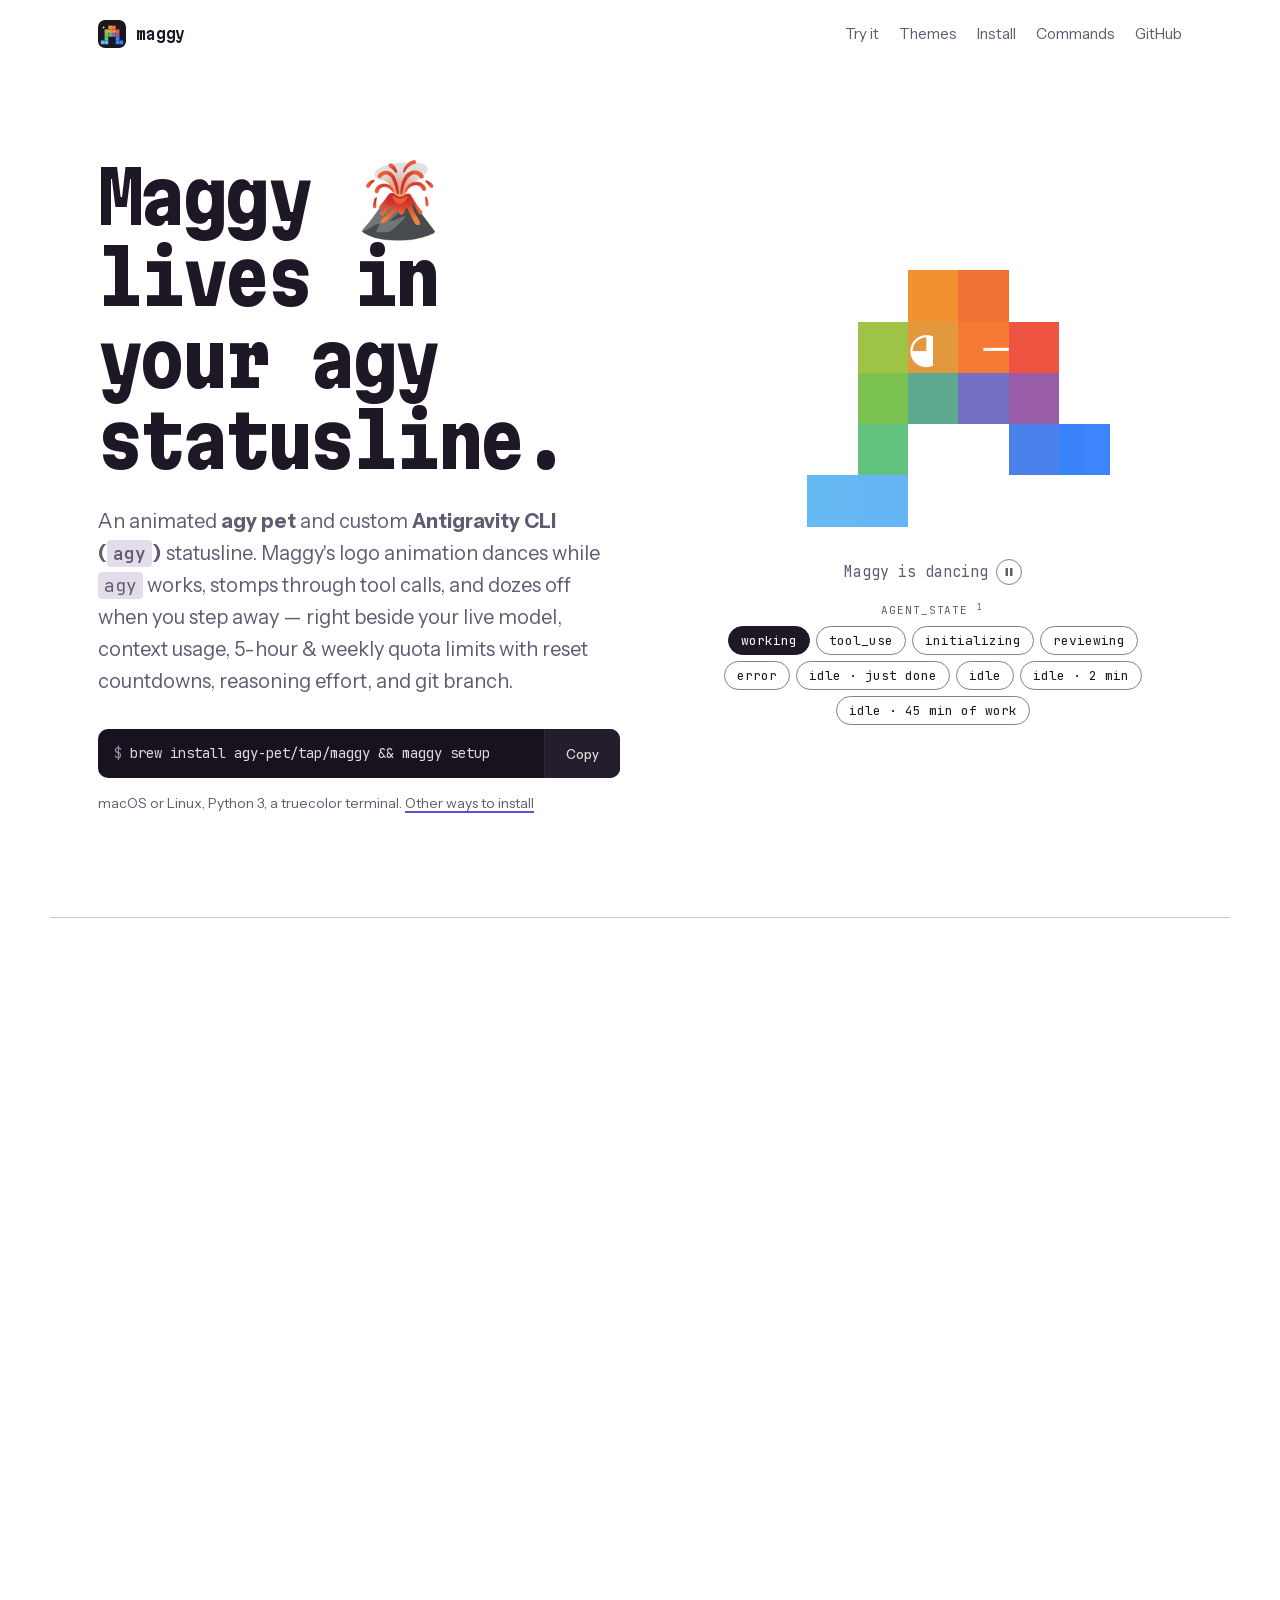
==== commit 7fdeb464: "chore(release): v0.8.7" ====
--- a/docs/index.html
+++ b/docs/index.html
@@ -74,7 +74,7 @@
         "screenshot": "https://agy-pet.github.io/social-preview.png",
         "applicationCategory": "DeveloperApplication",
         "operatingSystem": "macOS, Linux",
-        "softwareVersion": "0.8.6",
+        "softwareVersion": "0.8.7",
         "author": {
           "@type": "Organization",
           "name": "agy-pet",
--- a/docs/style.css
+++ b/docs/style.css
@@ -220,11 +220,25 @@
 .appearance button:focus-visible { outline-offset: 1px; }
 @media (prefers-reduced-motion: reduce) { .appearance button { transition: none; } }
 
-/* CJK typography adjustments */
-:root:lang(zh-CN) { --body: "Instrument Sans", "Noto Sans SC", "PingFang SC", "Hiragino Sans GB", "Microsoft YaHei", "Source Han Sans SC", system-ui, sans-serif; }
-:root:lang(zh-TW) { --body: "Instrument Sans", "Noto Sans TC", "PingFang TC", "Hiragino Sans CNS", "Microsoft JhengHei", "Source Han Sans TC", system-ui, sans-serif; }
-:root:lang(ja) { --body: "Instrument Sans", "Noto Sans JP", "Hiragino Sans", "Hiragino Kaku Gothic ProN", "BIZ UDPGothic", "Yu Gothic", "Meiryo", system-ui, sans-serif; }
-:root:lang(ko) { --body: "Instrument Sans", "Noto Sans KR", "Apple SD Gothic Neo", "Malgun Gothic", system-ui, sans-serif; }
+/* CJK typography adjustments. OS-bundled fonts only: naming a user-installed Noto Sans SC/TC/JP/KR
+   variable font (~18 MB) stalls rendering ~10 s in Chrome on macOS, and
+   Linux/Android reach their bundled Noto CJK through system fallback. */
+:root:lang(zh-CN) {
+  --cjk: "PingFang SC", "Hiragino Sans GB", "Microsoft YaHei", "Source Han Sans SC";
+  --body: "Instrument Sans", var(--cjk), system-ui, sans-serif;
+}
+:root:lang(zh-TW) {
+  --cjk: "PingFang TC", "Hiragino Sans CNS", "Microsoft JhengHei", "Source Han Sans TC";
+  --body: "Instrument Sans", var(--cjk), system-ui, sans-serif;
+}
+:root:lang(ja) {
+  --cjk: "Hiragino Sans", "Hiragino Kaku Gothic ProN", "BIZ UDPGothic", "Yu Gothic", "Meiryo";
+  --body: "Instrument Sans", var(--cjk), system-ui, sans-serif;
+}
+:root:lang(ko) {
+  --cjk: "Apple SD Gothic Neo", "Malgun Gothic";
+  --body: "Instrument Sans", var(--cjk), system-ui, sans-serif;
+}
 :is(:lang(zh-CN), :lang(zh-TW), :lang(ja), :lang(ko)) body {
   line-height: 1.75;
 }
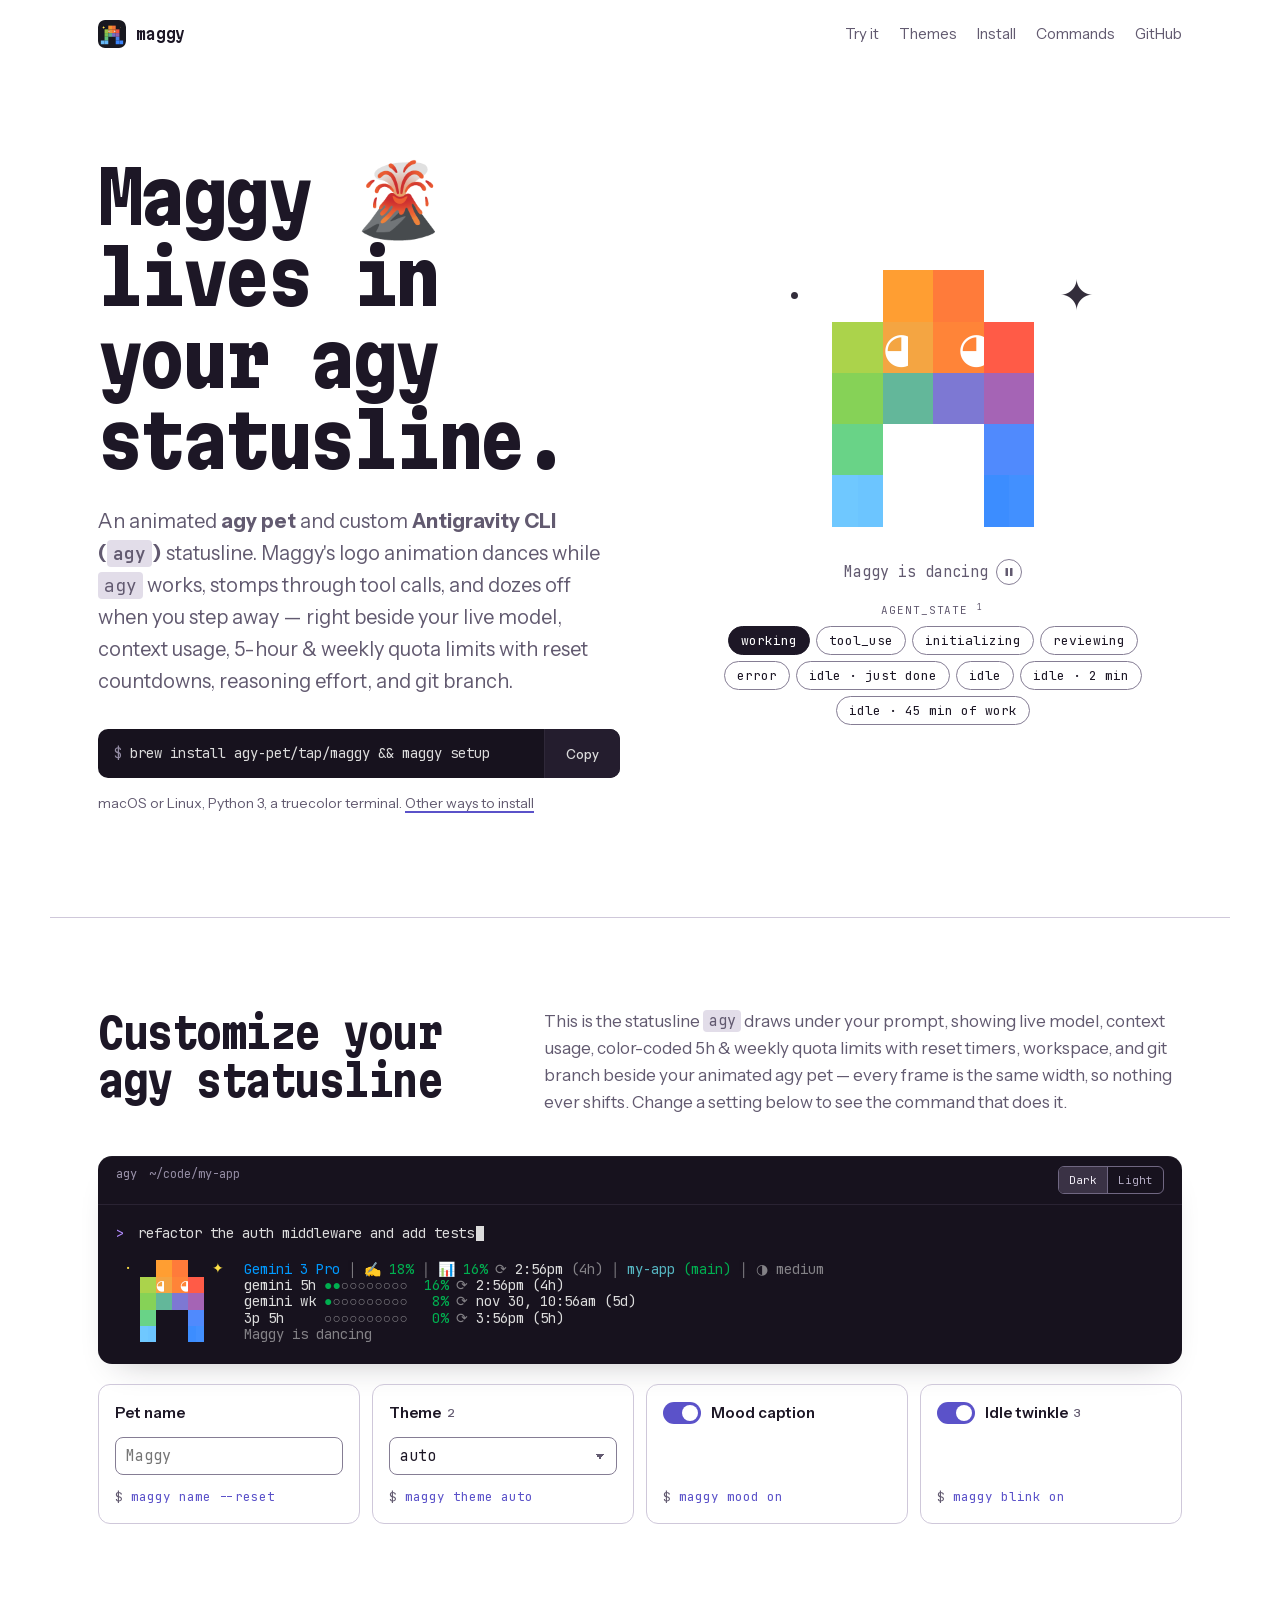
==== commit d3deb431: "docs(site): show theme switching in CLI commands" ====
--- a/docs/index.html
+++ b/docs/index.html
@@ -427,7 +427,7 @@
         <div><dt><code>maggy pet off</code></dt><dd data-i18n-html="commands.pet">Hides the logo and keeps the metrics. <code>motion off</code> holds a still pose instead, and <code>side right</code> moves her to the right. Each takes <code>toggle</code>.</dd></div>
         <div><dt><code>maggy statusline hide git effort</code></dt><dd data-i18n-html="commands.hide">Leaves segments out: <code>model</code>, <code>context</code>, <code>quota</code>, <code>workspace</code>, <code>git</code>, <code>effort</code>. <code>maggy statusline show</code> brings them back.</dd></div>
         <div><dt><code>maggy doctor</code></dt><dd data-i18n="commands.doctor">Checks Python, truecolor support, the settings file, and how fast a frame renders.</dd></div>
-        <div><dt><code>maggy config</code></dt><dd data-i18n-html="commands.config">Shows <code>~/.config/maggy/config.json</code>. Use <code>get</code>, <code>set</code> or <code>reset</code> to change it.</dd></div>
+        <div><dt><code>maggy theme list</code></dt><dd data-i18n-html="commands.theme">Lists every theme, yours included. <code>maggy theme xmas</code> switches to one, and <code>maggy theme auto</code> goes back to dressing up on holidays.</dd></div>
         <div><dt><code>maggy uninstall --purge</code></dt><dd data-i18n="commands.uninstall">Removes the statusLine entry, config and cache. Your other agy settings stay.</dd></div>
       </dl>
 
